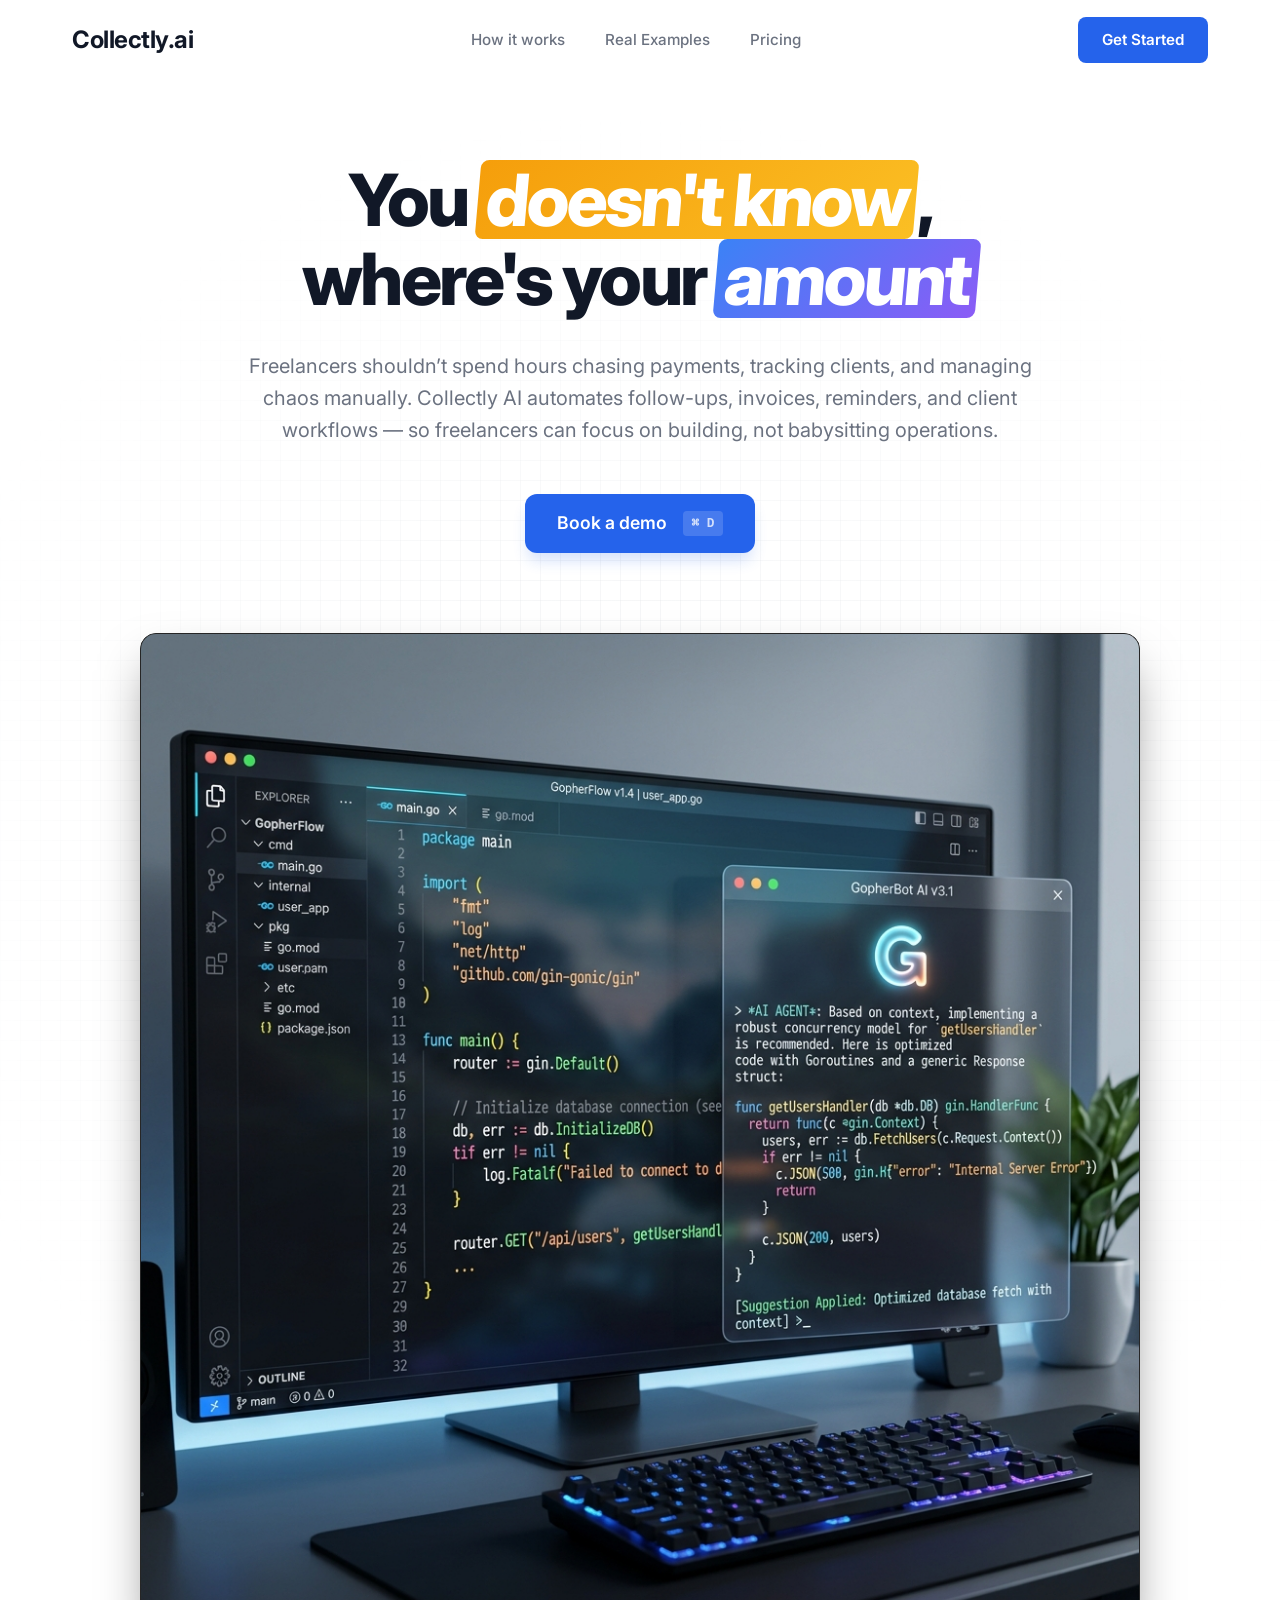
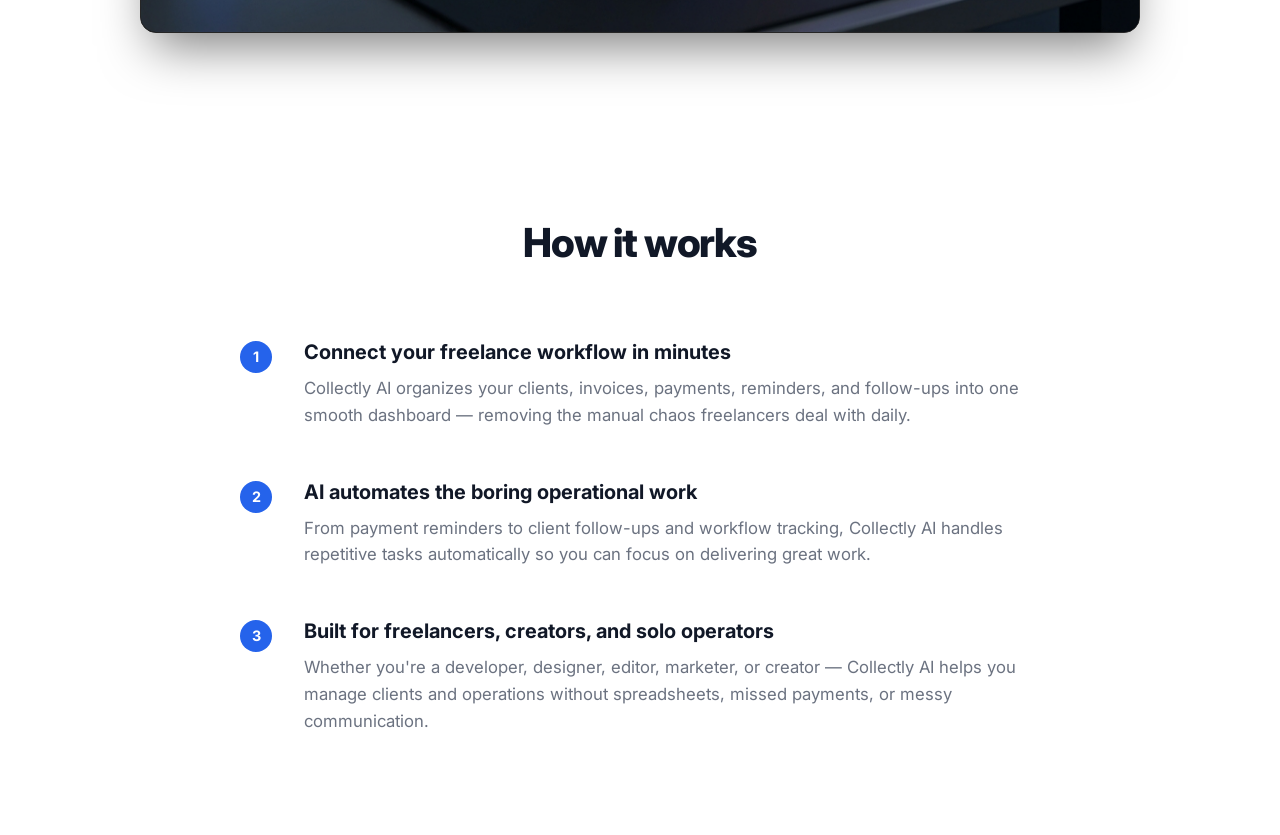
==== templates/index.html @ b237e3d6 "feat: add 'How it works' section with freelance-focused content" ====
<!DOCTYPE html>
<html lang="en">
<head>
    <meta charset="UTF-8">
    <meta name="viewport" content="width=device-width, initial-scale=1.0">
    <title>Collectly.ai - Inject tribal knowledge into your AI agents</title>
    <meta name="description" content="Collectly.ai MCP injects the tribal knowledge of your team: architecture, design decisions, constraints, and more into your AI agents.">
    <link rel="preconnect" href="https://fonts.gstatic.com" crossorigin>
    <link href="https://fonts.googleapis.com/css2?family=Inter:wght@400;500;600;700;800&display=swap" rel="stylesheet">
    <link rel="stylesheet" href="/static/style.css">
</head>
<body>
    <header class="header">
        <div class="container nav-container">
            <div class="logo">Collectly.ai</div>
            <nav class="nav">
                <a href="#how-it-works">How it works</a>
                <a href="#examples">Real Examples</a>
                <a href="#pricing">Pricing</a>
            </nav>
            <div class="nav-actions">
                <a href="#" class="btn-primary">Get Started</a>
            </div>
        </div>
    </header>

    <main>
        <section class="hero">
            <div class="grid-background"></div>
            <div class="container hero-container">
                <h1 class="hero-title">
                    You <span class="highlight orange">doesn't know</span>,<br>
                    where's your <span class="highlight purple">amount</span>
                </h1>
                <p class="hero-subtitle">
                    Freelancers shouldn’t spend hours chasing payments, tracking clients, and managing chaos manually.
                    Collectly AI automates follow-ups, invoices, reminders, and client workflows — so freelancers can focus on building, not babysitting operations.
                </p>
                

                <div class="hero-cta">
                    <a href="https://calendly.com/your-demo" class="btn-cta-primary" target="_blank">
                        Book a demo <span class="shortcut">⌘ D</span>
                    </a>
                </div>

                <div class="hero-preview">
                    <img src="/static/preview.png" alt="Collectly.ai AI Agent Preview" class="preview-img">
                </div>
            </div>
        </section>
        <section id="how-it-works" class="how-it-works">
            <div class="container">
                <h2 class="section-title">How it works</h2>
                <div class="steps">
                    <div class="step">
                        <div class="step-number">1</div>
                        <div class="step-content">
                            <h3 class="step-title">Connect your freelance workflow in minutes</h3>
                            <p class="step-text">Collectly AI organizes your clients, invoices, payments, reminders, and follow-ups into one smooth dashboard — removing the manual chaos freelancers deal with daily.</p>
                        </div>
                    </div>
                    <div class="step">
                        <div class="step-number">2</div>
                        <div class="step-content">
                            <h3 class="step-title">AI automates the boring operational work</h3>
                            <p class="step-text">From payment reminders to client follow-ups and workflow tracking, Collectly AI handles repetitive tasks automatically so you can focus on delivering great work.</p>
                        </div>
                    </div>
                    <div class="step">
                        <div class="step-number">3</div>
                        <div class="step-content">
                            <h3 class="step-title">Built for freelancers, creators, and solo operators</h3>
                            <p class="step-text">Whether you're a developer, designer, editor, marketer, or creator — Collectly AI helps you manage clients and operations without spreadsheets, missed payments, or messy communication.</p>
                        </div>
                    </div>
                </div>
            </div>
        </section>
    </main>

    <script src="/static/script.js"></script>
</body>
</html>
---- static/style.css ----
:root {
    --primary-blue: #2563eb;
    --text-main: #111827;
    --text-muted: #6b7280;
    --bg-white: #ffffff;
    --grid-color: rgba(209, 213, 219, 0.3);
    --orange-gradient: linear-gradient(135deg, #f59e0b 0%, #fbbf24 100%);
    --purple-gradient: linear-gradient(135deg, #3b82f6 0%, #8b5cf6 100%);
    --font-inter: 'Inter', -apple-system, BlinkMacSystemFont, sans-serif;
}

* {
    margin: 0;
    padding: 0;
    box-sizing: border-box;
}

body {
    font-family: var(--font-inter);
    color: var(--text-main);
    background-color: var(--bg-white);
    line-height: 1.5;
    -webkit-font-smoothing: antialiased;
}

.container {
    max-width: 1200px;
    margin: 0 auto;
    padding: 0 2rem;
}

/* Header & Nav */
.header {
    height: 80px;
    display: flex;
    align-items: center;
    position: fixed;
    top: 0;
    left: 0;
    right: 0;
    background: rgba(255, 255, 255, 0.8);
    backdrop-filter: blur(8px);
    z-index: 1000;
}

.nav-container {
    width: 100%;
    display: flex;
    justify-content: space-between;
    align-items: center;
}

.logo {
    font-size: 1.5rem;
    font-weight: 700;
    letter-spacing: -0.02em;
}

.nav {
    display: flex;
    gap: 2.5rem;
}

.nav a {
    text-decoration: none;
    color: var(--text-muted);
    font-weight: 500;
    font-size: 0.95rem;
    transition: color 0.2s;
}

.nav a:hover {
    color: var(--text-main);
}

.nav-actions {
    display: flex;
    align-items: center;
    gap: 1.5rem;
}

.btn-primary {
    text-decoration: none;
    background: var(--primary-blue);
    color: white;
    padding: 0.75rem 1.5rem;
    border-radius: 8px;
    font-weight: 600;
    font-size: 0.95rem;
    transition: transform 0.2s, background 0.2s;
}

.btn-primary:hover {
    background: #1d4ed8;
    transform: translateY(-1px);
}

/* Hero Section */
.hero {
    position: relative;
    padding-top: 160px;
    padding-bottom: 80px;
    overflow: hidden;
}

.grid-background {
    position: absolute;
    top: 0;
    left: 0;
    right: 0;
    bottom: 0;
    background-image: 
        linear-gradient(var(--grid-color) 1px, transparent 1px),
        linear-gradient(90deg, var(--grid-color) 1px, transparent 1px);
    background-size: 20px 20px;
    z-index: -1;
    mask-image: radial-gradient(circle at center, black, transparent 70%);
}

.hero-container {
    text-align: center;
    display: flex;
    flex-direction: column;
    align-items: center;
}

.hero-title {
    font-size: 4.5rem;
    font-weight: 800;
    line-height: 1.1;
    letter-spacing: -0.04em;
    margin-bottom: 2rem;
}

.highlight {
    display: inline-block;
    padding: 0 0.5rem;
    border-radius: 8px;
    color: white;
    transform: skewX(-5deg);
}

.highlight.orange {
    background: var(--orange-gradient);
}

.highlight.purple {
    background: var(--purple-gradient);
}

.hero-subtitle {
    font-size: 1.25rem;
    color: var(--text-muted);
    max-width: 800px;
    margin-bottom: 3rem;
    line-height: 1.6;
}

/* CTA Section & Form */
.hero-cta {
    display: flex;
    gap: 1.5rem;
    margin-bottom: 5rem;
    align-items: center;
}

.btn-cta-primary {
    background: var(--primary-blue);
    color: white;
    text-decoration: none;
    padding: 1rem 2rem;
    border-radius: 12px;
    font-weight: 600;
    font-size: 1.1rem;
    display: flex;
    align-items: center;
    gap: 1rem;
    cursor: pointer;
    transition: transform 0.2s, background 0.2s, box-shadow 0.2s;
    box-shadow: 0 10px 15px -3px rgba(37, 99, 235, 0.2);
}

.btn-cta-primary:hover {
    background: #1d4ed8;
    transform: translateY(-2px);
    box-shadow: 0 20px 25px -5px rgba(37, 99, 235, 0.1);
}

.shortcut {
    font-size: 0.8rem;
    background: rgba(255, 255, 255, 0.2);
    padding: 0.2rem 0.5rem;
    border-radius: 4px;
    font-family: monospace;
    opacity: 0.8;
}

/* Preview Window */
.hero-preview {
    width: 100%;
    max-width: 1000px;
    background: #0a0a0a;
    border-radius: 16px;
    overflow: hidden;
    box-shadow: 0 25px 50px -12px rgba(0, 0, 0, 0.5);
    border: 1px solid #262626;
}

.preview-img {
    width: 100%;
    height: auto;
    display: block;
    object-fit: cover;
}

/* How it works section */
.how-it-works {
    padding: 100px 0;
    background: white;
}

.section-title {
    font-size: 2.5rem;
    font-weight: 800;
    text-align: center;
    margin-bottom: 4rem;
    letter-spacing: -0.03em;
}

.steps {
    display: flex;
    flex-direction: column;
    gap: 3rem;
    max-width: 800px;
    margin: 0 auto;
}

.step {
    display: flex;
    gap: 2rem;
    align-items: flex-start;
}

.step-number {
    flex-shrink: 0;
    width: 32px;
    height: 32px;
    background: var(--primary-blue);
    color: white;
    border-radius: 50%;
    display: flex;
    align-items: center;
    justify-content: center;
    font-weight: 700;
    font-size: 0.9rem;
    margin-top: 0.25rem;
}

.step-content {
    display: flex;
    flex-direction: column;
    gap: 0.5rem;
}

.step-title {
    font-size: 1.25rem;
    font-weight: 700;
    color: var(--text-main);
}

.step-text {
    font-size: 1.05rem;
    color: var(--text-muted);
    line-height: 1.6;
}

@media (max-width: 1024px) {
    .hero-title {
        font-size: 3.5rem;
    }
}

@media (max-width: 768px) {
    .hero-title {
        font-size: 2.5rem;
    }
    .nav {
        display: none;
    }
    .hero-cta {
        flex-direction: column;
        width: 100%;
    }
    .btn-cta-primary {
        justify-content: center;
        width: 100%;
    }
    .step {
        flex-direction: column;
        gap: 1rem;
    }
}
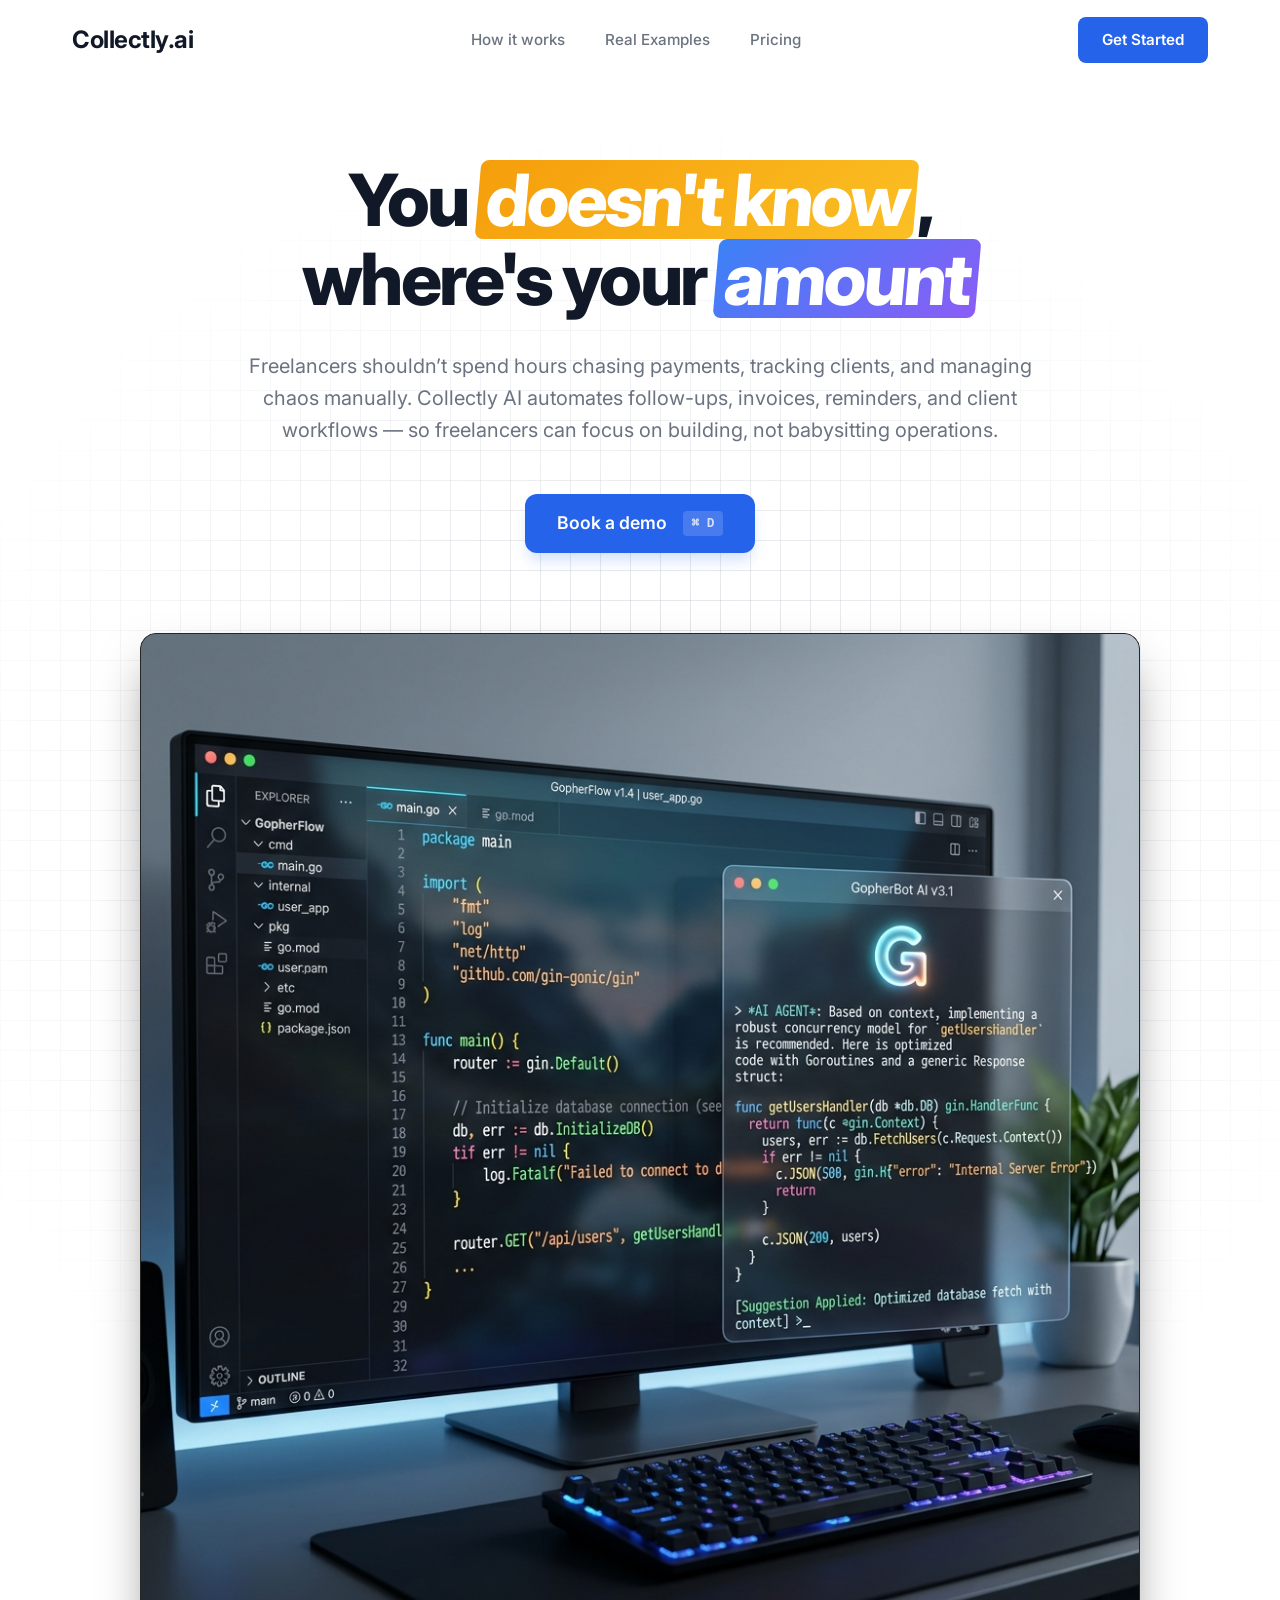
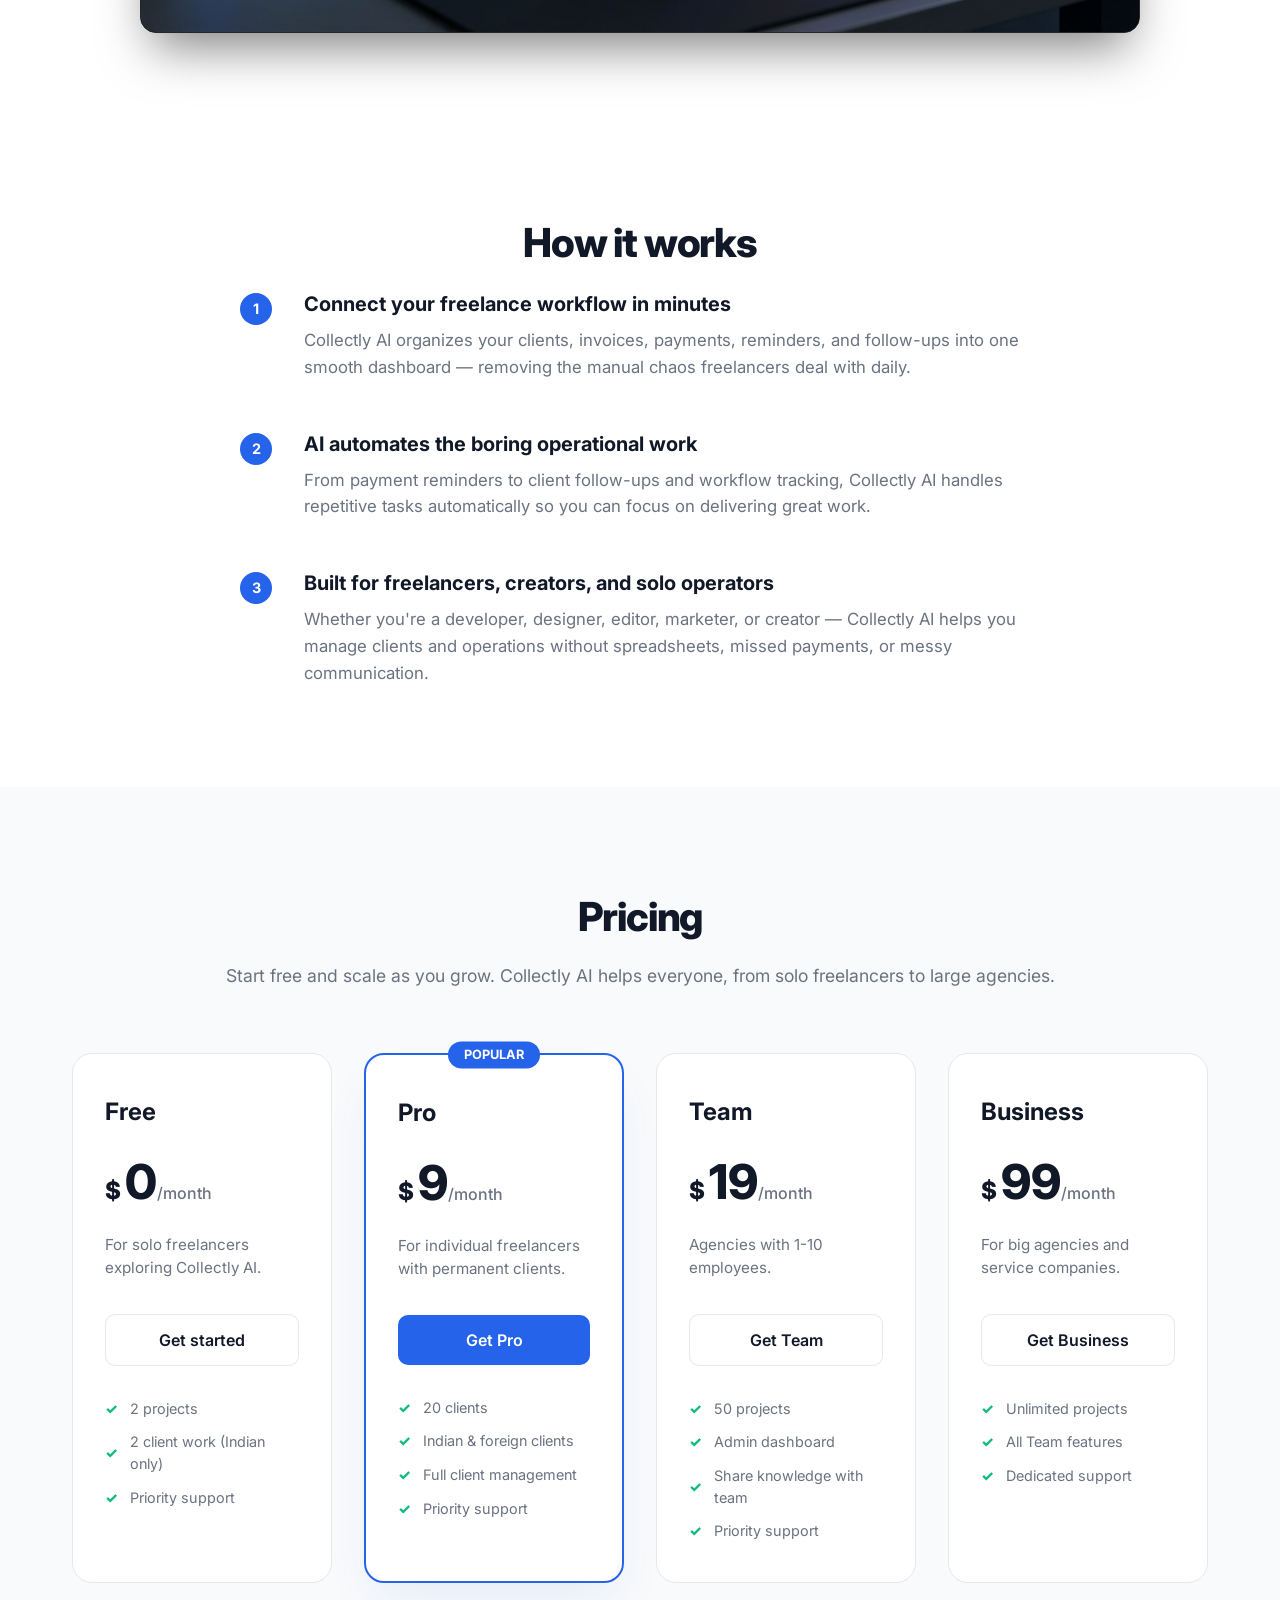
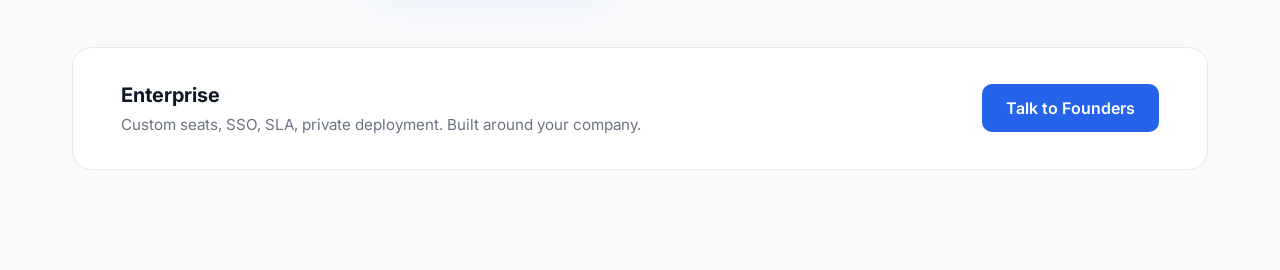
==== commit fcc4bbc0: "feat: add comprehensive pricing section with freelancer and agency tiers" ====
--- a/templates/index.html
+++ b/templates/index.html
@@ -77,6 +77,87 @@
                 </div>
             </div>
         </section>
+        <section id="pricing" class="pricing">
+            <div class="container">
+                <div class="pricing-header">
+                    <h2 class="section-title">Pricing</h2>
+                    <p class="section-subtitle">Start free and scale as you grow. Collectly AI helps everyone, from solo freelancers to large agencies.</p>
+                </div>
+                
+                <div class="pricing-grid">
+                    <!-- Free -->
+                    <div class="pricing-card">
+                        <h3 class="tier-name">Free</h3>
+                        <div class="price">
+                            <span class="currency">$</span>0<span class="period">/month</span>
+                        </div>
+                        <p class="tier-desc">For solo freelancers exploring Collectly AI.</p>
+                        <a href="#" class="btn-tier-secondary">Get started</a>
+                        <ul class="features">
+                            <li class="feature">2 projects</li>
+                            <li class="feature">2 client work (Indian only)</li>
+                            <li class="feature">Priority support</li>
+                        </ul>
+                    </div>
+
+                    <!-- Pro -->
+                    <div class="pricing-card popular">
+                        <div class="popular-badge">Popular</div>
+                        <h3 class="tier-name">Pro</h3>
+                        <div class="price">
+                            <span class="currency">$</span>9<span class="period">/month</span>
+                        </div>
+                        <p class="tier-desc">For individual freelancers with permanent clients.</p>
+                        <a href="#" class="btn-tier-primary">Get Pro</a>
+                        <ul class="features">
+                            <li class="feature">20 clients</li>
+                            <li class="feature">Indian & foreign clients</li>
+                            <li class="feature">Full client management</li>
+                            <li class="feature">Priority support</li>
+                        </ul>
+                    </div>
+
+                    <!-- Team -->
+                    <div class="pricing-card">
+                        <h3 class="tier-name">Team</h3>
+                        <div class="price">
+                            <span class="currency">$</span>19<span class="period">/month</span>
+                        </div>
+                        <p class="tier-desc">Agencies with 1-10 employees.</p>
+                        <a href="#" class="btn-tier-secondary">Get Team</a>
+                        <ul class="features">
+                            <li class="feature">50 projects</li>
+                            <li class="feature">Admin dashboard</li>
+                            <li class="feature">Share knowledge with team</li>
+                            <li class="feature">Priority support</li>
+                        </ul>
+                    </div>
+
+                    <!-- Business -->
+                    <div class="pricing-card">
+                        <h3 class="tier-name">Business</h3>
+                        <div class="price">
+                            <span class="currency">$</span>99<span class="period">/month</span>
+                        </div>
+                        <p class="tier-desc">For big agencies and service companies.</p>
+                        <a href="#" class="btn-tier-secondary">Get Business</a>
+                        <ul class="features">
+                            <li class="feature">Unlimited projects</li>
+                            <li class="feature">All Team features</li>
+                            <li class="feature">Dedicated support</li>
+                        </ul>
+                    </div>
+                </div>
+
+                <div class="enterprise-footer">
+                    <div class="enterprise-text">
+                        <h4>Enterprise</h4>
+                        <p>Custom seats, SSO, SLA, private deployment. Built around your company.</p>
+                    </div>
+                    <a href="#" class="btn-enterprise">Talk to Founders</a>
+                </div>
+            </div>
+        </section>
     </main>
 
     <script src="/static/script.js"></script>
--- a/static/style.css
+++ b/static/style.css
@@ -3,7 +3,7 @@
     --text-main: #111827;
     --text-muted: #6b7280;
     --bg-white: #ffffff;
-    --grid-color: rgba(209, 213, 219, 0.3);
+    --grid-color: rgba(156, 163, 175, 0.4);
     --orange-gradient: linear-gradient(135deg, #f59e0b 0%, #fbbf24 100%);
     --purple-gradient: linear-gradient(135deg, #3b82f6 0%, #8b5cf6 100%);
     --font-inter: 'Inter', -apple-system, BlinkMacSystemFont, sans-serif;
@@ -112,7 +112,7 @@
     background-image: 
         linear-gradient(var(--grid-color) 1px, transparent 1px),
         linear-gradient(90deg, var(--grid-color) 1px, transparent 1px);
-    background-size: 20px 20px;
+    background-size: 30px 30px;
     z-index: -1;
     mask-image: radial-gradient(circle at center, black, transparent 70%);
 }
@@ -223,8 +223,15 @@
     font-size: 2.5rem;
     font-weight: 800;
     text-align: center;
+    margin-bottom: 1rem;
+    letter-spacing: -0.03em;
+}
+
+.section-subtitle {
+    font-size: 1.1rem;
+    color: var(--text-muted);
+    text-align: center;
     margin-bottom: 4rem;
-    letter-spacing: -0.03em;
 }
 
 .steps {
@@ -274,29 +281,179 @@
     line-height: 1.6;
 }
 
+/* Pricing Section */
+.pricing {
+    padding: 100px 0;
+    background: #f9fafb;
+}
+
+.pricing-grid {
+    display: grid;
+    grid-template-columns: repeat(auto-fit, minmax(260px, 1fr));
+    gap: 2rem;
+    margin-bottom: 4rem;
+}
+
+.pricing-card {
+    background: white;
+    border-radius: 20px;
+    padding: 2.5rem 2rem;
+    border: 1px solid #e5e7eb;
+    display: flex;
+    flex-direction: column;
+    position: relative;
+    transition: transform 0.3s, box-shadow 0.3s;
+}
+
+.pricing-card:hover {
+    transform: translateY(-5px);
+    box-shadow: 0 20px 25px -5px rgba(0, 0, 0, 0.05);
+}
+
+.pricing-card.popular {
+    border: 2px solid var(--primary-blue);
+    box-shadow: 0 25px 50px -12px rgba(37, 99, 235, 0.1);
+}
+
+.popular-badge {
+    position: absolute;
+    top: 0;
+    left: 50%;
+    transform: translate(-50%, -50%);
+    background: var(--primary-blue);
+    color: white;
+    padding: 0.25rem 1rem;
+    border-radius: 99px;
+    font-size: 0.8rem;
+    font-weight: 700;
+    text-transform: uppercase;
+}
+
+.tier-name {
+    font-size: 1.5rem;
+    font-weight: 700;
+    margin-bottom: 1rem;
+}
+
+.price {
+    font-size: 3rem;
+    font-weight: 800;
+    margin-bottom: 1rem;
+    display: flex;
+    align-items: baseline;
+}
+
+.currency {
+    font-size: 1.5rem;
+    margin-right: 0.25rem;
+}
+
+.period {
+    font-size: 1rem;
+    color: var(--text-muted);
+    font-weight: 500;
+}
+
+.tier-desc {
+    color: var(--text-muted);
+    font-size: 0.95rem;
+    margin-bottom: 2rem;
+    min-height: 3rem;
+}
+
+.btn-tier-primary {
+    display: block;
+    text-align: center;
+    background: var(--primary-blue);
+    color: white;
+    text-decoration: none;
+    padding: 0.8rem;
+    border-radius: 10px;
+    font-weight: 600;
+    margin-bottom: 2rem;
+    transition: background 0.2s;
+}
+
+.btn-tier-secondary {
+    display: block;
+    text-align: center;
+    background: white;
+    color: var(--text-main);
+    text-decoration: none;
+    padding: 0.8rem;
+    border-radius: 10px;
+    font-weight: 600;
+    margin-bottom: 2rem;
+    border: 1px solid #e5e7eb;
+    transition: border-color 0.2s;
+}
+
+.btn-tier-primary:hover { background: #1d4ed8; }
+.btn-tier-secondary:hover { border-color: #d1d5db; }
+
+.features {
+    list-style: none;
+    display: flex;
+    flex-direction: column;
+    gap: 0.75rem;
+}
+
+.feature {
+    font-size: 0.9rem;
+    color: var(--text-muted);
+    display: flex;
+    align-items: center;
+    gap: 0.75rem;
+}
+
+.feature::before {
+    content: "✓";
+    color: #10b981;
+    font-weight: 800;
+}
+
+/* Enterprise Footer */
+.enterprise-footer {
+    background: white;
+    border-radius: 20px;
+    padding: 2rem 3rem;
+    border: 1px solid #e5e7eb;
+    display: flex;
+    justify-content: space-between;
+    align-items: center;
+    gap: 2rem;
+}
+
+.enterprise-text h4 {
+    font-size: 1.25rem;
+    font-weight: 700;
+    margin-bottom: 0.25rem;
+}
+
+.enterprise-text p {
+    color: var(--text-muted);
+    font-size: 0.95rem;
+}
+
+.btn-enterprise {
+    background: var(--primary-blue);
+    color: white;
+    text-decoration: none;
+    padding: 0.75rem 1.5rem;
+    border-radius: 10px;
+    font-weight: 600;
+    white-space: nowrap;
+}
+
 @media (max-width: 1024px) {
-    .hero-title {
-        font-size: 3.5rem;
-    }
+    .hero-title { font-size: 3.5rem; }
 }
 
 @media (max-width: 768px) {
-    .hero-title {
-        font-size: 2.5rem;
-    }
-    .nav {
-        display: none;
-    }
-    .hero-cta {
-        flex-direction: column;
-        width: 100%;
-    }
-    .btn-cta-primary {
-        justify-content: center;
-        width: 100%;
-    }
-    .step {
-        flex-direction: column;
-        gap: 1rem;
-    }
-}
+    .hero-title { font-size: 2.5rem; }
+    .nav { display: none; }
+    .hero-cta { flex-direction: column; width: 100%; }
+    .btn-cta-primary { justify-content: center; width: 100%; }
+    .step { flex-direction: column; gap: 1rem; }
+    .enterprise-footer { flex-direction: column; text-align: center; }
+}
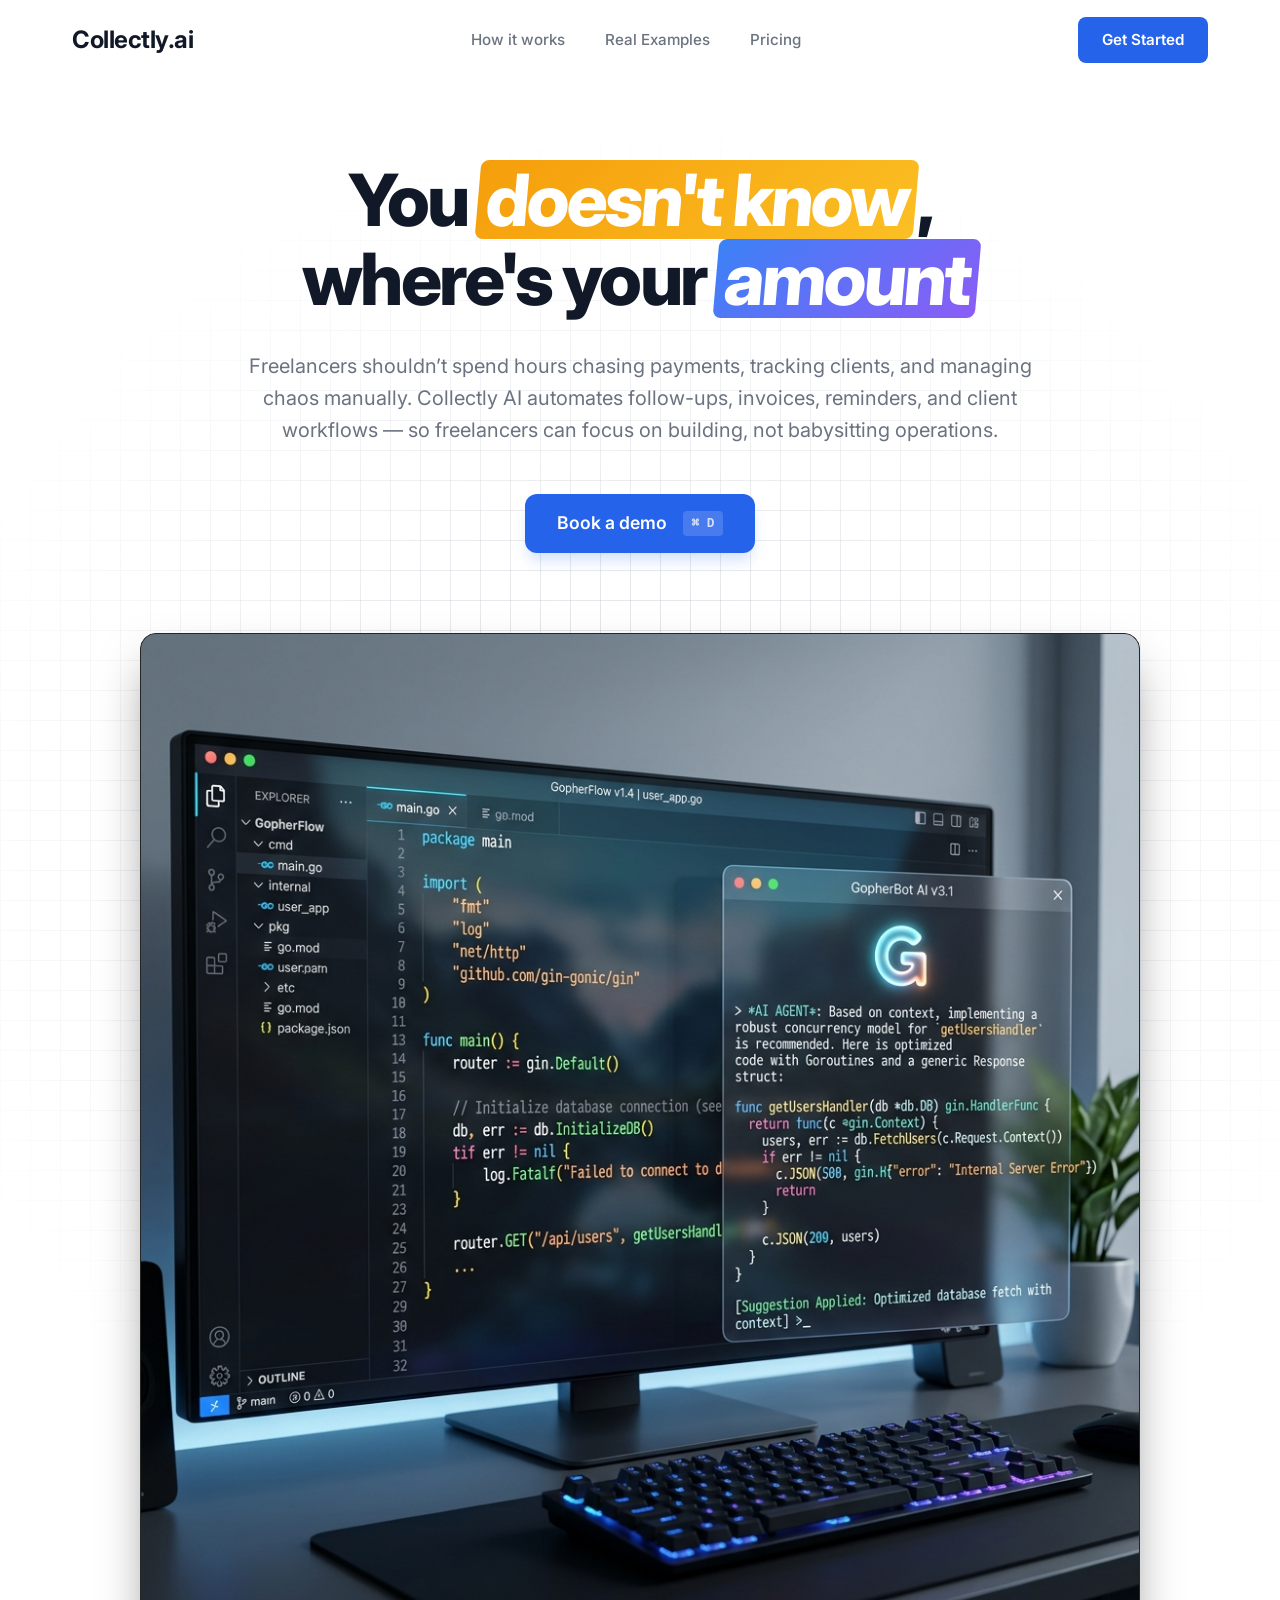
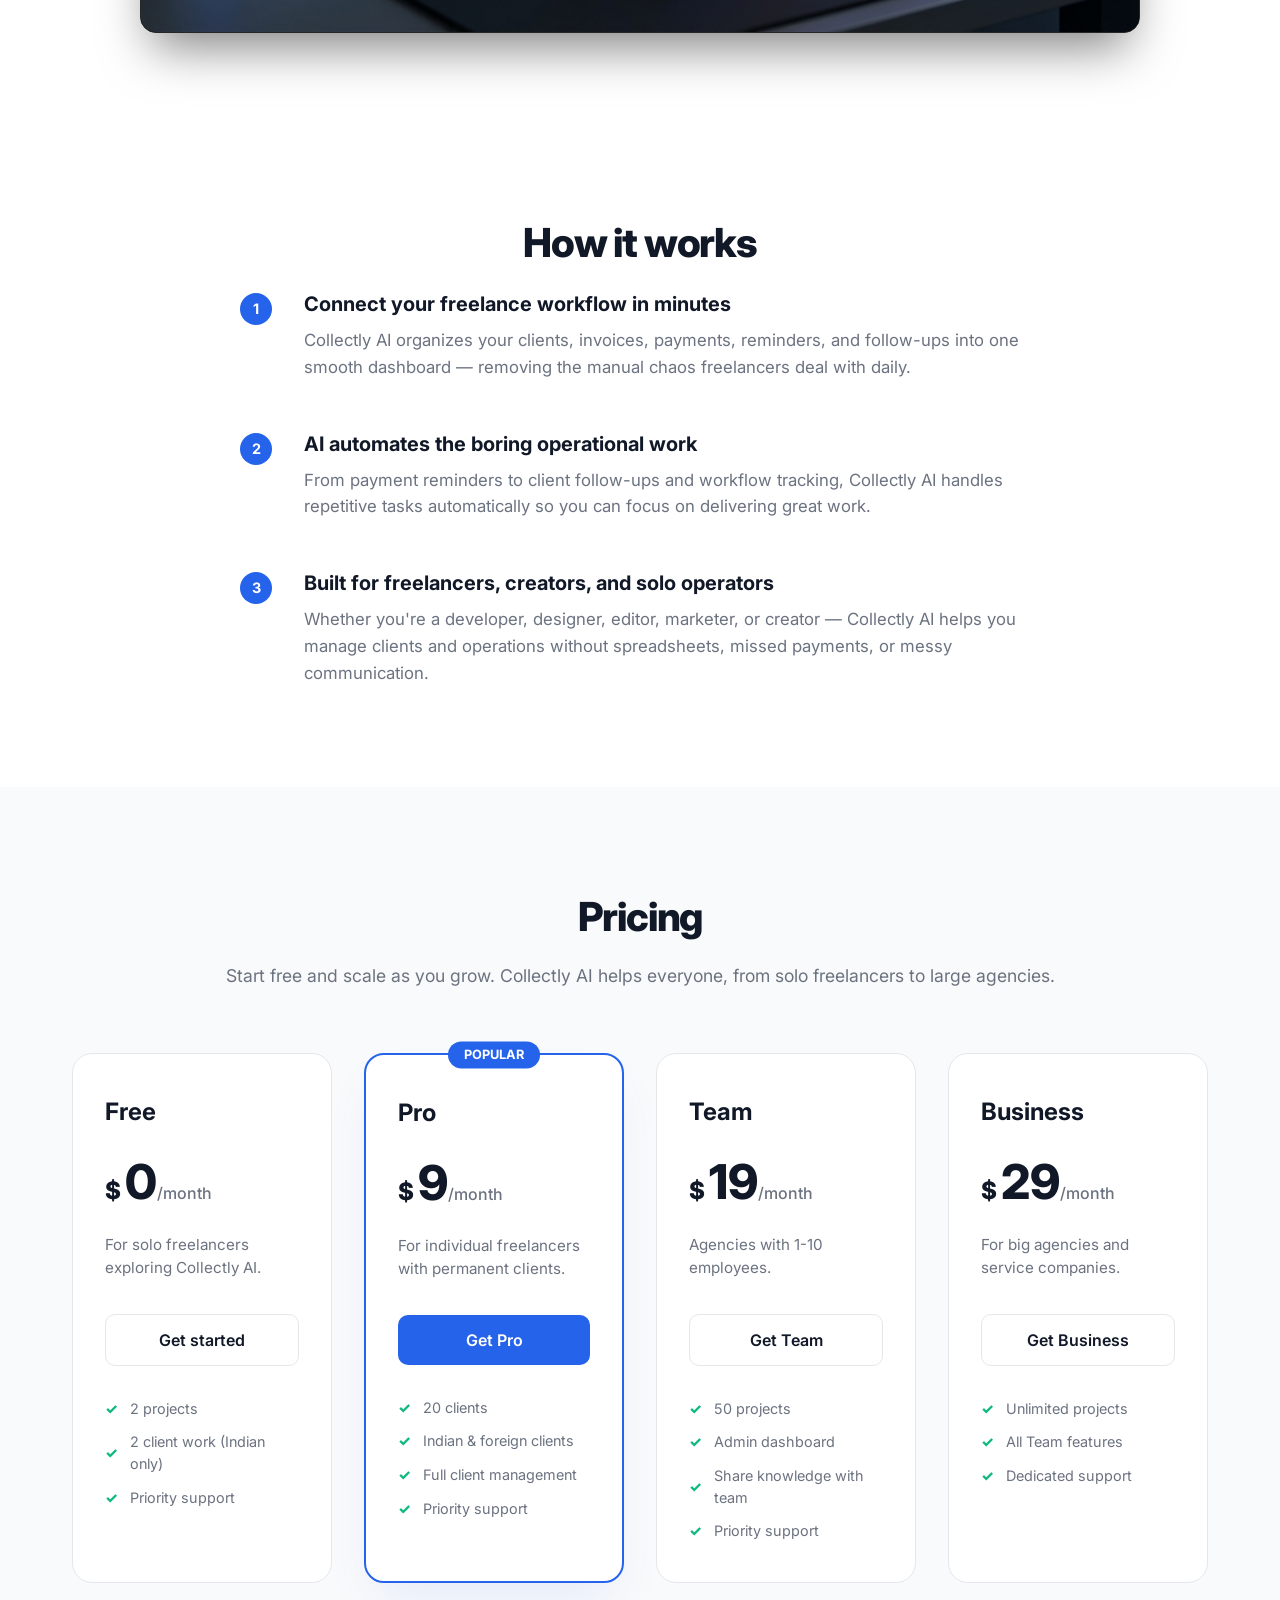
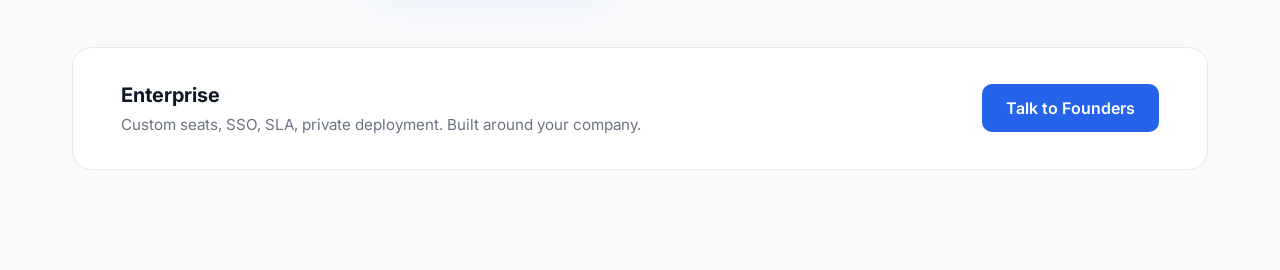
==== commit 235cba1e: "feat: adjust Business tier price to" ====
--- a/templates/index.html
+++ b/templates/index.html
@@ -137,7 +137,7 @@
                     <div class="pricing-card">
                         <h3 class="tier-name">Business</h3>
                         <div class="price">
-                            <span class="currency">$</span>99<span class="period">/month</span>
+                            <span class="currency">$</span>29<span class="period">/month</span>
                         </div>
                         <p class="tier-desc">For big agencies and service companies.</p>
                         <a href="#" class="btn-tier-secondary">Get Business</a>
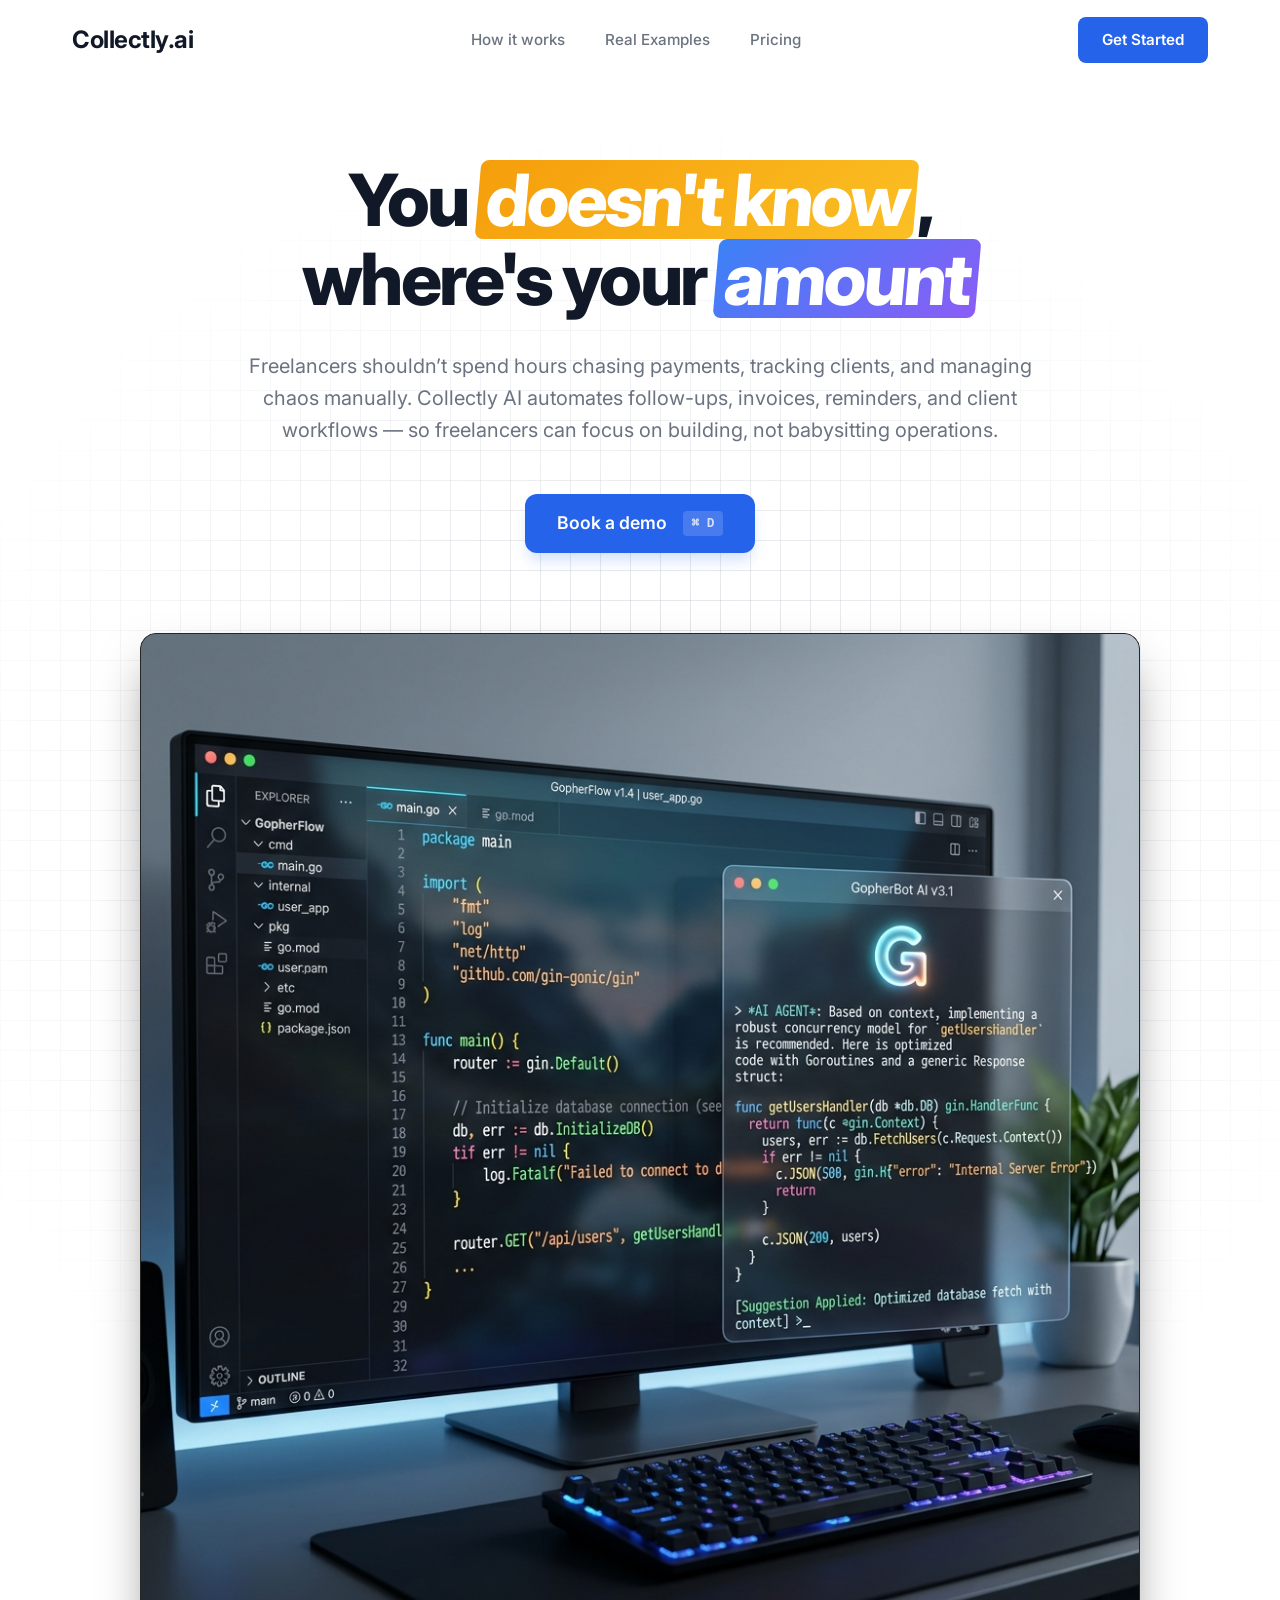
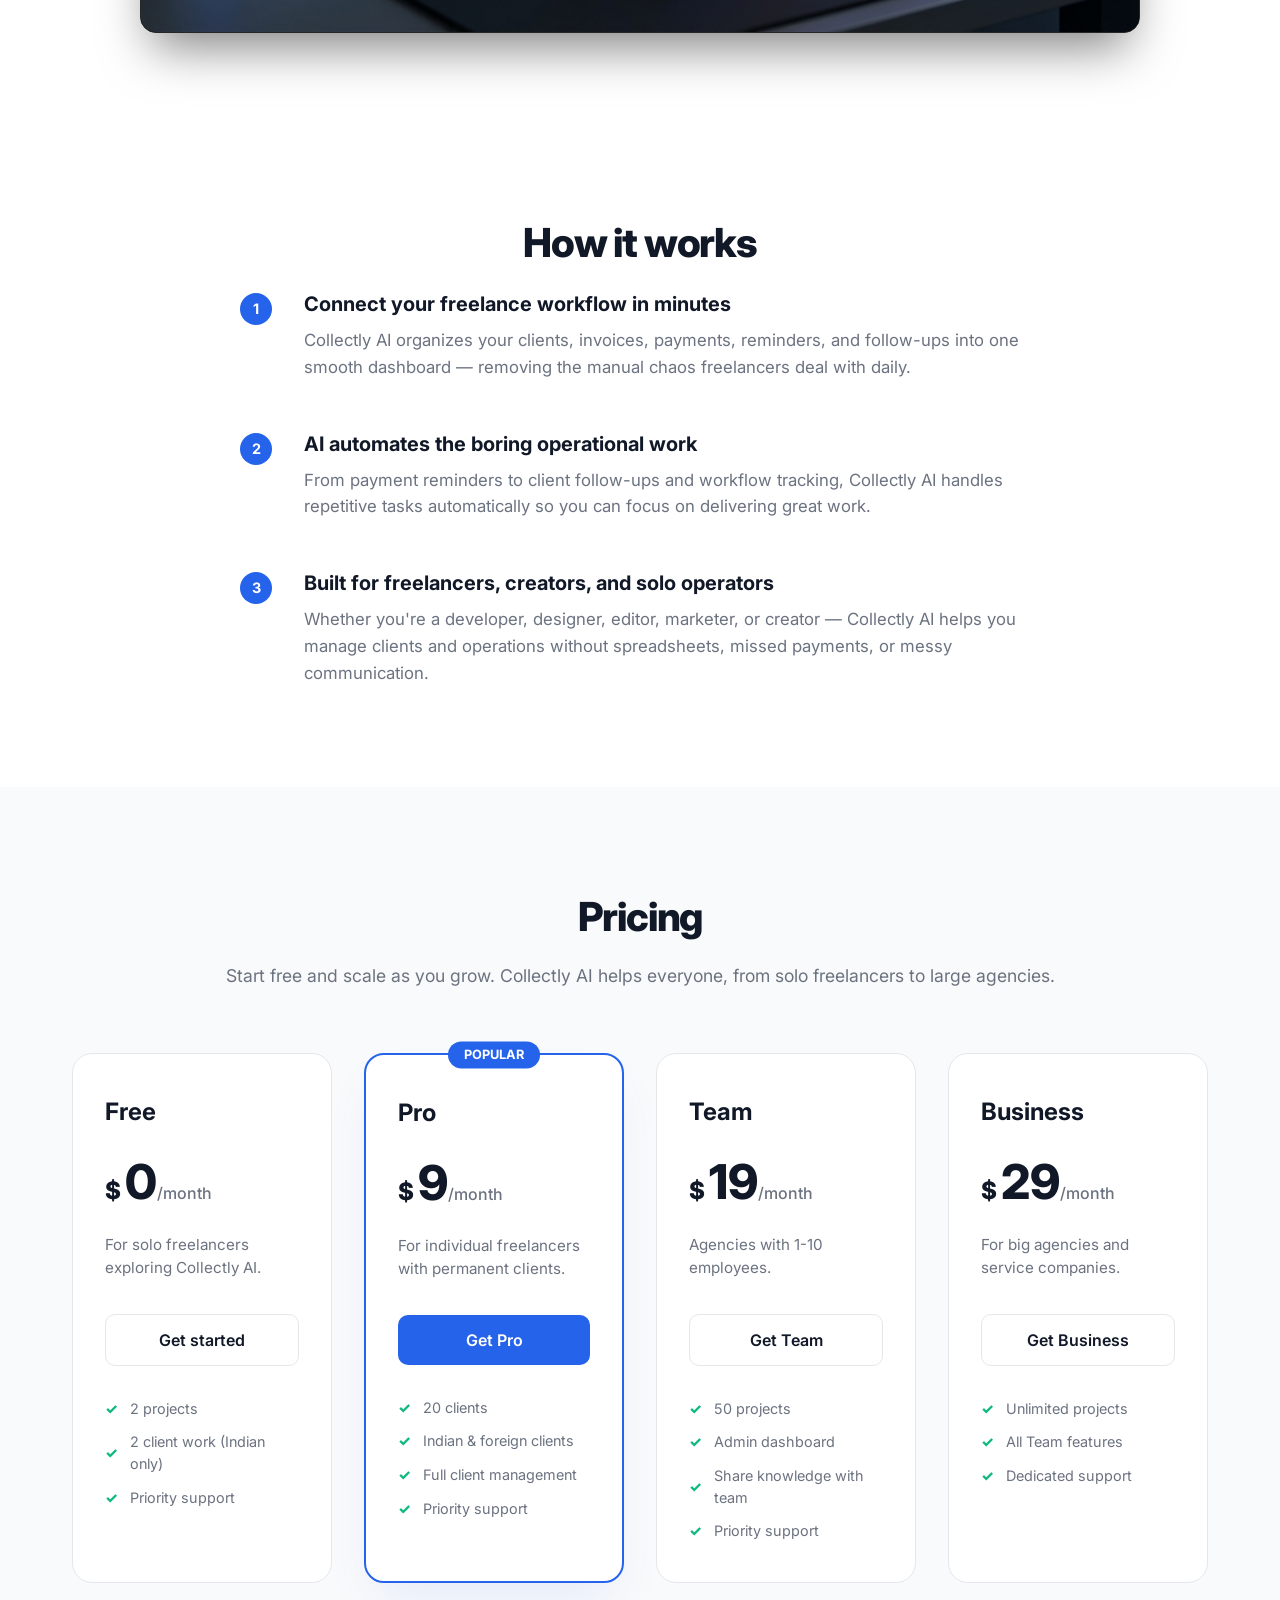
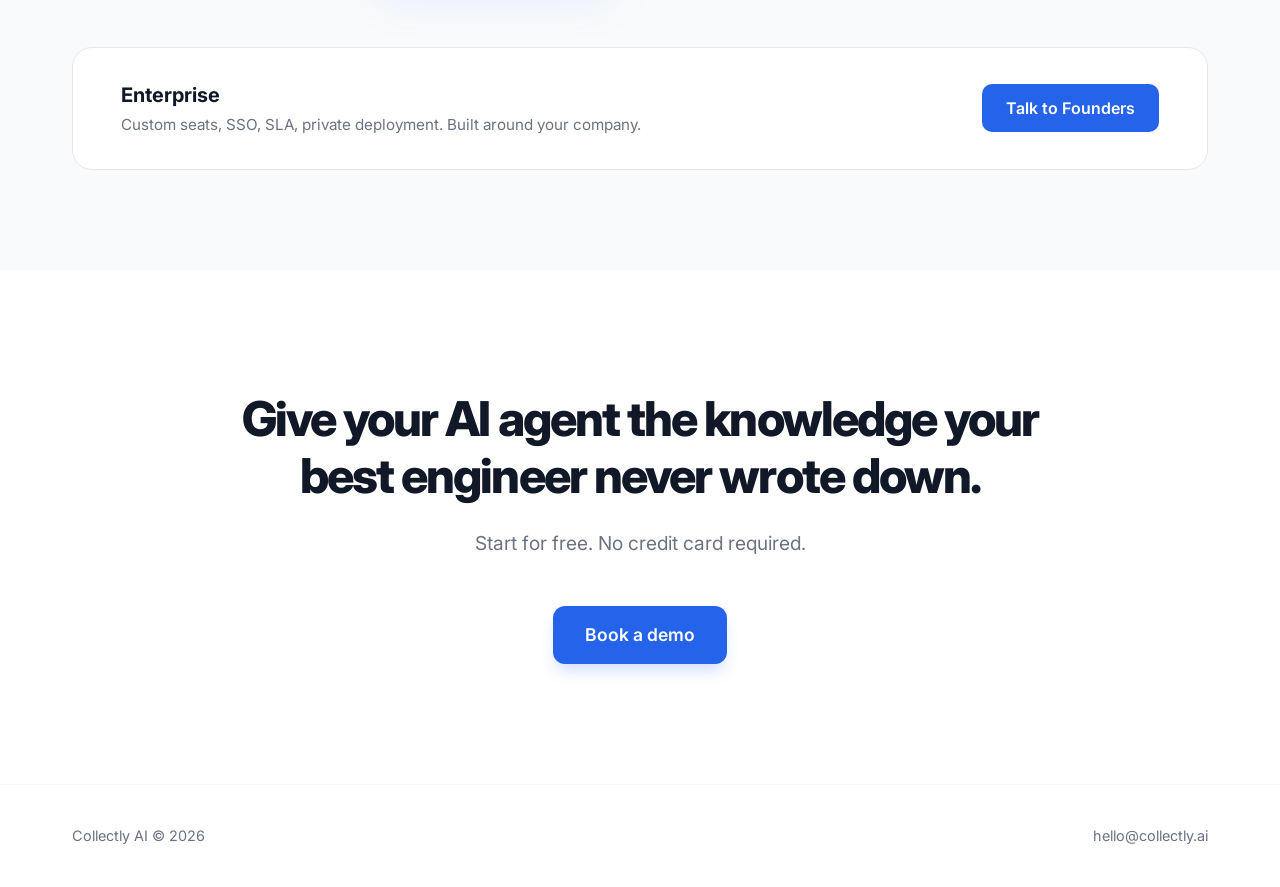
==== commit a3a55860: "feat: add final high-impact CTA section and footer" ====
--- a/templates/index.html
+++ b/templates/index.html
@@ -158,6 +158,24 @@
                 </div>
             </div>
         </section>
+        <section class="final-cta">
+            <div class="container">
+                <h2 class="final-cta-title">Give your AI agent the knowledge your best engineer never wrote down.</h2>
+                <p class="final-cta-subtitle">Start for free. No credit card required.</p>
+                <div class="final-cta-actions">
+                    <a href="https://calendly.com/your-demo" class="btn-cta-primary" target="_blank">Book a demo</a>
+                </div>
+            </div>
+        </section>
+
+        <footer class="footer">
+            <div class="container footer-container">
+                <div class="footer-copy">Collectly AI © 2026</div>
+                <div class="footer-links">
+                    <a href="mailto:hello@collectly.ai">hello@collectly.ai</a>
+                </div>
+            </div>
+        </footer>
     </main>
 
     <script src="/static/script.js"></script>
--- a/static/style.css
+++ b/static/style.css
@@ -445,8 +445,61 @@
     white-space: nowrap;
 }
 
+/* Final CTA Section */
+.final-cta {
+    padding: 120px 0;
+    text-align: center;
+    background: white;
+}
+
+.final-cta-title {
+    font-size: 3rem;
+    font-weight: 800;
+    max-width: 800px;
+    margin: 0 auto 1.5rem;
+    line-height: 1.2;
+    letter-spacing: -0.04em;
+}
+
+.final-cta-subtitle {
+    font-size: 1.2rem;
+    color: var(--text-muted);
+    margin-bottom: 3rem;
+}
+
+.final-cta-actions {
+    display: flex;
+    justify-content: center;
+}
+
+/* Footer */
+.footer {
+    padding: 40px 0;
+    border-top: 1px solid #f3f4f6;
+    background: white;
+}
+
+.footer-container {
+    display: flex;
+    justify-content: space-between;
+    align-items: center;
+    color: var(--text-muted);
+    font-size: 0.9rem;
+}
+
+.footer-links a {
+    color: var(--text-muted);
+    text-decoration: none;
+    transition: color 0.2s;
+}
+
+.footer-links a:hover {
+    color: var(--text-main);
+}
+
 @media (max-width: 1024px) {
     .hero-title { font-size: 3.5rem; }
+    .final-cta-title { font-size: 2.5rem; }
 }
 
 @media (max-width: 768px) {
@@ -456,4 +509,6 @@
     .btn-cta-primary { justify-content: center; width: 100%; }
     .step { flex-direction: column; gap: 1rem; }
     .enterprise-footer { flex-direction: column; text-align: center; }
-}
+    .footer-container { flex-direction: column; gap: 1rem; text-align: center; }
+    .final-cta-title { font-size: 2rem; }
+}
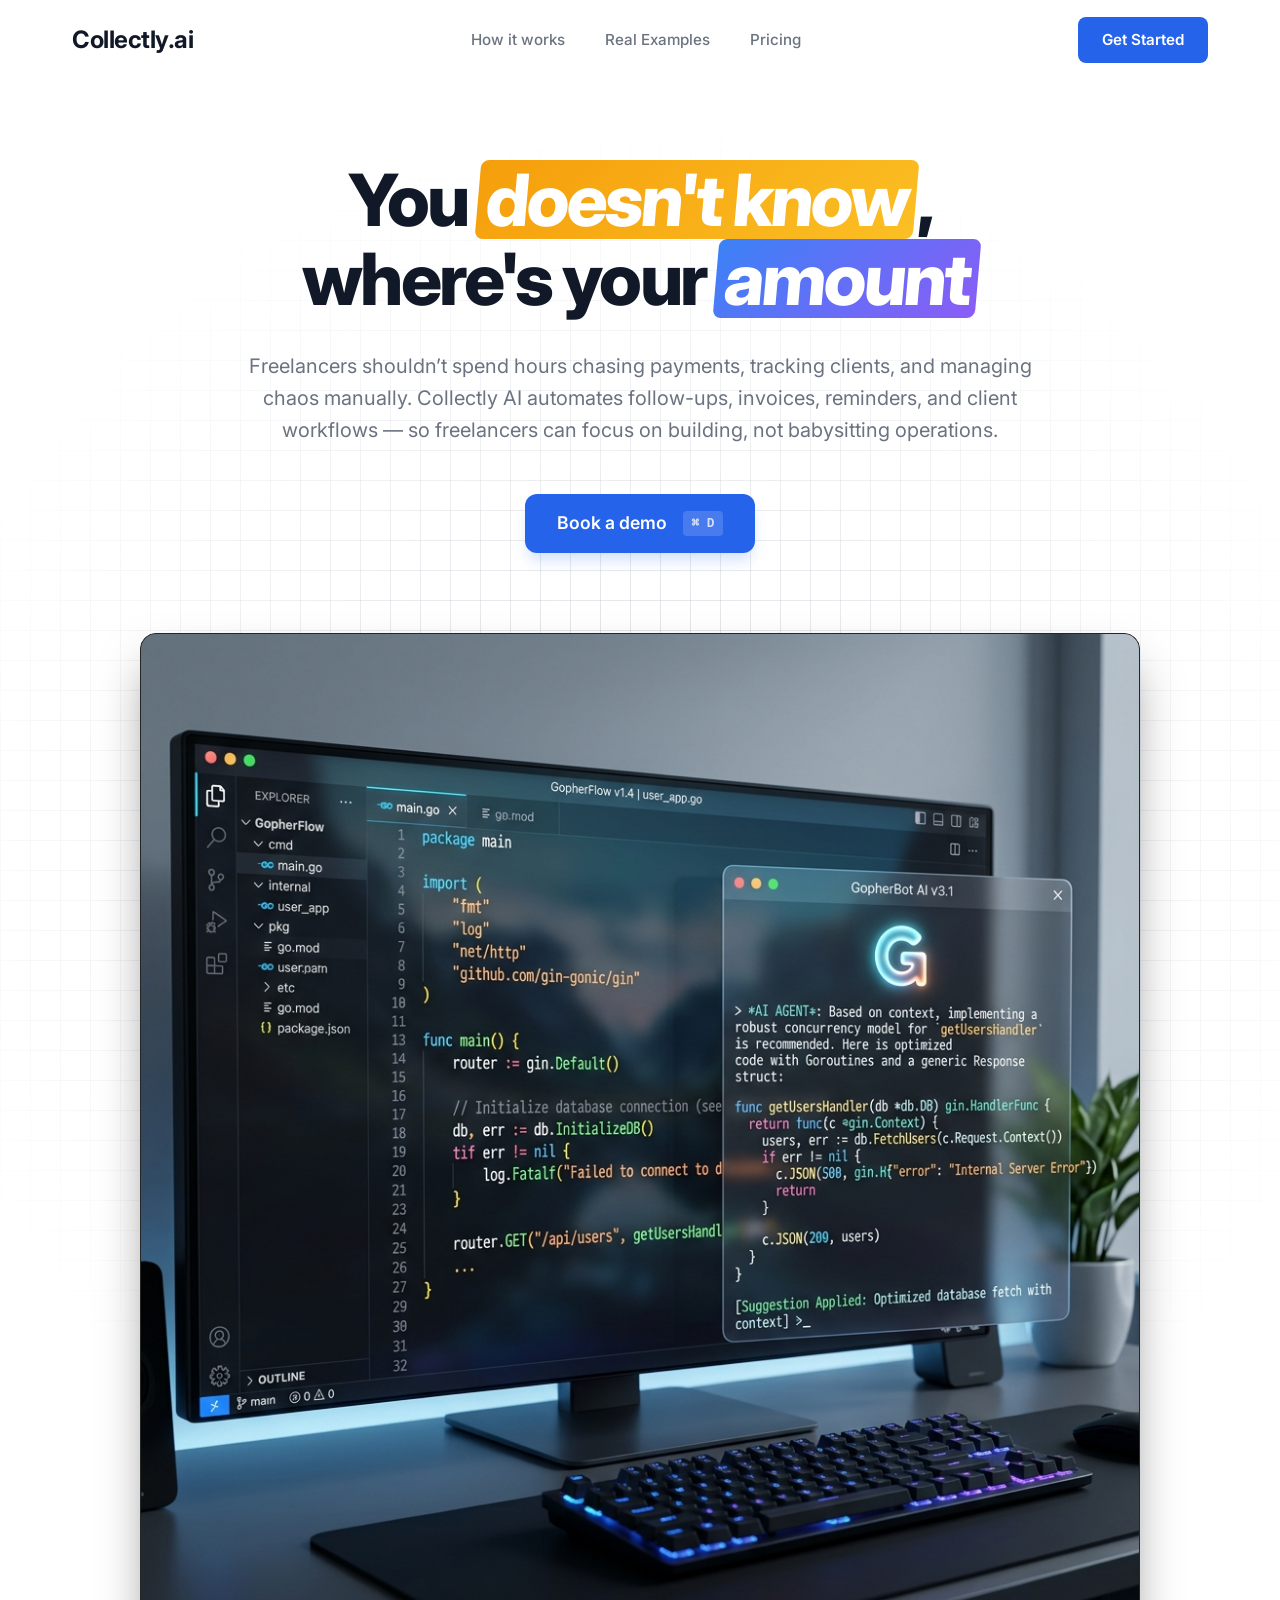
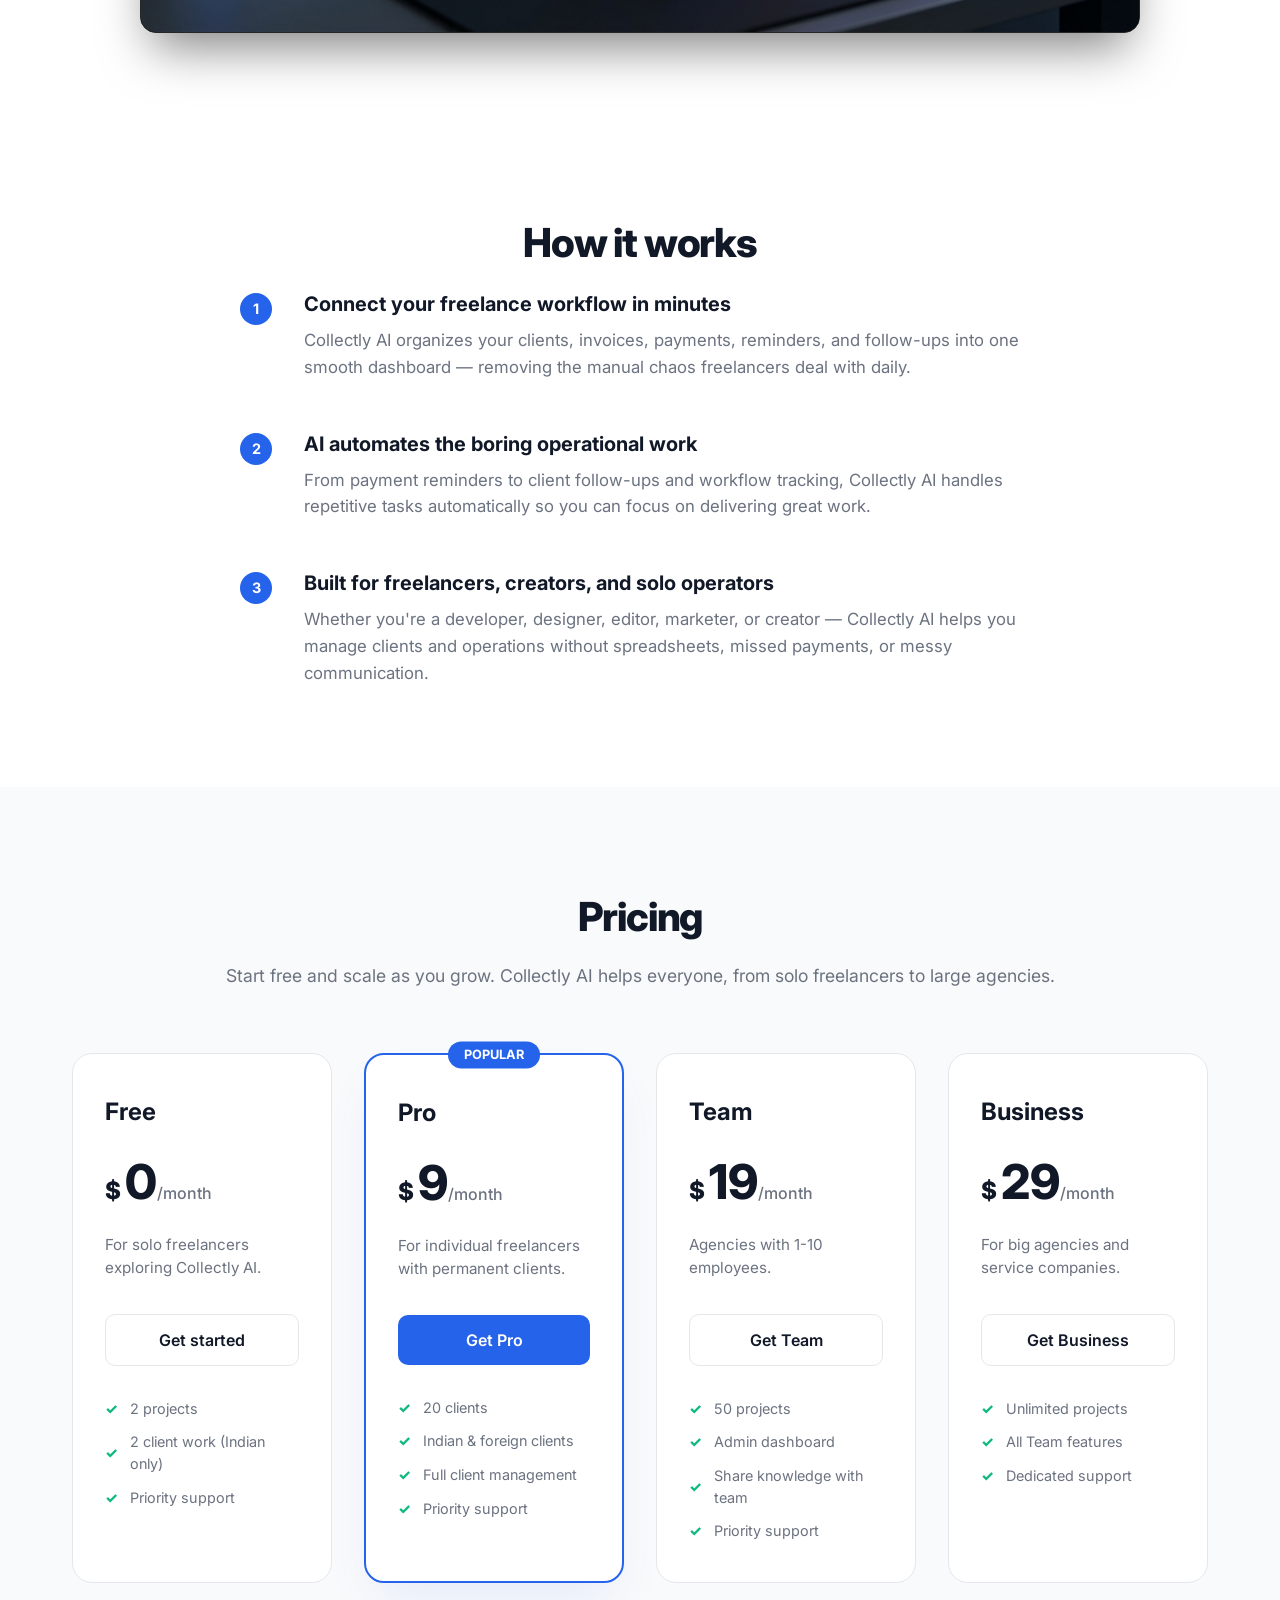
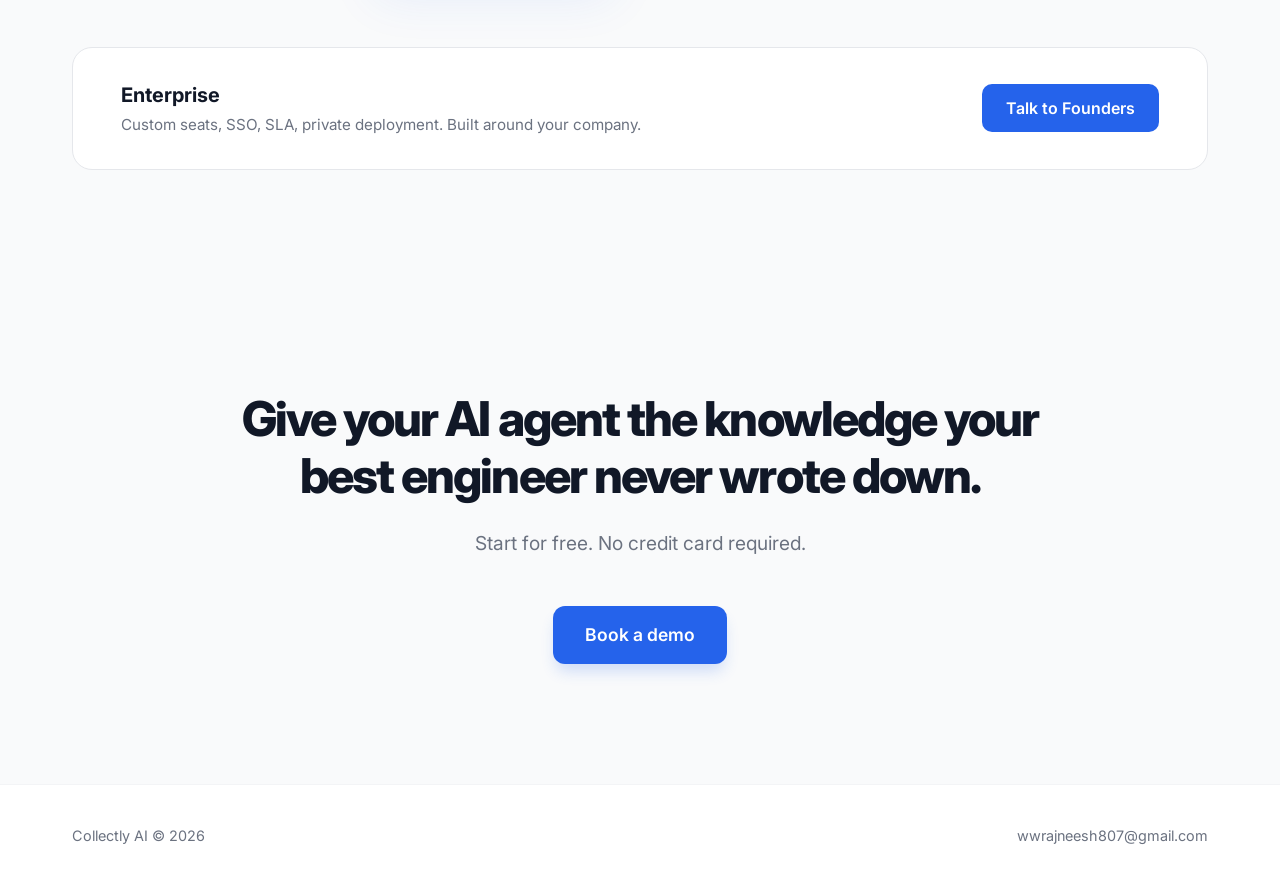
==== commit 77555171: "feat: update footer email and add gray background to final CTA" ====
--- a/templates/index.html
+++ b/templates/index.html
@@ -19,7 +19,7 @@
                 <a href="#pricing">Pricing</a>
             </nav>
             <div class="nav-actions">
-                <a href="#" class="btn-primary">Get Started</a>
+                <a href="https://calendly.com/curiousrajneesh2024/30min" class="btn-primary" target="_blank">Get Started</a>
             </div>
         </div>
     </header>
@@ -39,7 +39,7 @@
                 
 
                 <div class="hero-cta">
-                    <a href="https://calendly.com/your-demo" class="btn-cta-primary" target="_blank">
+                    <a href="https://calendly.com/curiousrajneesh2024/30min" class="btn-cta-primary" target="_blank">
                         Book a demo <span class="shortcut">⌘ D</span>
                     </a>
                 </div>
@@ -92,7 +92,7 @@
                             <span class="currency">$</span>0<span class="period">/month</span>
                         </div>
                         <p class="tier-desc">For solo freelancers exploring Collectly AI.</p>
-                        <a href="#" class="btn-tier-secondary">Get started</a>
+                        <a href="https://calendly.com/curiousrajneesh2024/30min" class="btn-tier-secondary" target="_blank">Get started</a>
                         <ul class="features">
                             <li class="feature">2 projects</li>
                             <li class="feature">2 client work (Indian only)</li>
@@ -108,7 +108,7 @@
                             <span class="currency">$</span>9<span class="period">/month</span>
                         </div>
                         <p class="tier-desc">For individual freelancers with permanent clients.</p>
-                        <a href="#" class="btn-tier-primary">Get Pro</a>
+                        <a href="https://calendly.com/curiousrajneesh2024/30min" class="btn-tier-primary" target="_blank">Get Pro</a>
                         <ul class="features">
                             <li class="feature">20 clients</li>
                             <li class="feature">Indian & foreign clients</li>
@@ -124,7 +124,7 @@
                             <span class="currency">$</span>19<span class="period">/month</span>
                         </div>
                         <p class="tier-desc">Agencies with 1-10 employees.</p>
-                        <a href="#" class="btn-tier-secondary">Get Team</a>
+                        <a href="https://calendly.com/curiousrajneesh2024/30min" class="btn-tier-secondary" target="_blank">Get Team</a>
                         <ul class="features">
                             <li class="feature">50 projects</li>
                             <li class="feature">Admin dashboard</li>
@@ -140,7 +140,7 @@
                             <span class="currency">$</span>29<span class="period">/month</span>
                         </div>
                         <p class="tier-desc">For big agencies and service companies.</p>
-                        <a href="#" class="btn-tier-secondary">Get Business</a>
+                        <a href="https://calendly.com/curiousrajneesh2024/30min" class="btn-tier-secondary" target="_blank">Get Business</a>
                         <ul class="features">
                             <li class="feature">Unlimited projects</li>
                             <li class="feature">All Team features</li>
@@ -154,7 +154,7 @@
                         <h4>Enterprise</h4>
                         <p>Custom seats, SSO, SLA, private deployment. Built around your company.</p>
                     </div>
-                    <a href="#" class="btn-enterprise">Talk to Founders</a>
+                    <a href="https://calendly.com/curiousrajneesh2024/30min" class="btn-enterprise" target="_blank">Talk to Founders</a>
                 </div>
             </div>
         </section>
@@ -163,7 +163,7 @@
                 <h2 class="final-cta-title">Give your AI agent the knowledge your best engineer never wrote down.</h2>
                 <p class="final-cta-subtitle">Start for free. No credit card required.</p>
                 <div class="final-cta-actions">
-                    <a href="https://calendly.com/your-demo" class="btn-cta-primary" target="_blank">Book a demo</a>
+                    <a href="https://calendly.com/curiousrajneesh2024/30min" class="btn-cta-primary" target="_blank">Book a demo</a>
                 </div>
             </div>
         </section>
@@ -172,7 +172,7 @@
             <div class="container footer-container">
                 <div class="footer-copy">Collectly AI © 2026</div>
                 <div class="footer-links">
-                    <a href="mailto:hello@collectly.ai">hello@collectly.ai</a>
+                    <a href="mailto:wwrajneesh807@gmail.com">wwrajneesh807@gmail.com</a>
                 </div>
             </div>
         </footer>
--- a/static/style.css
+++ b/static/style.css
@@ -449,7 +449,7 @@
 .final-cta {
     padding: 120px 0;
     text-align: center;
-    background: white;
+    background: #f9fafb;
 }
 
 .final-cta-title {
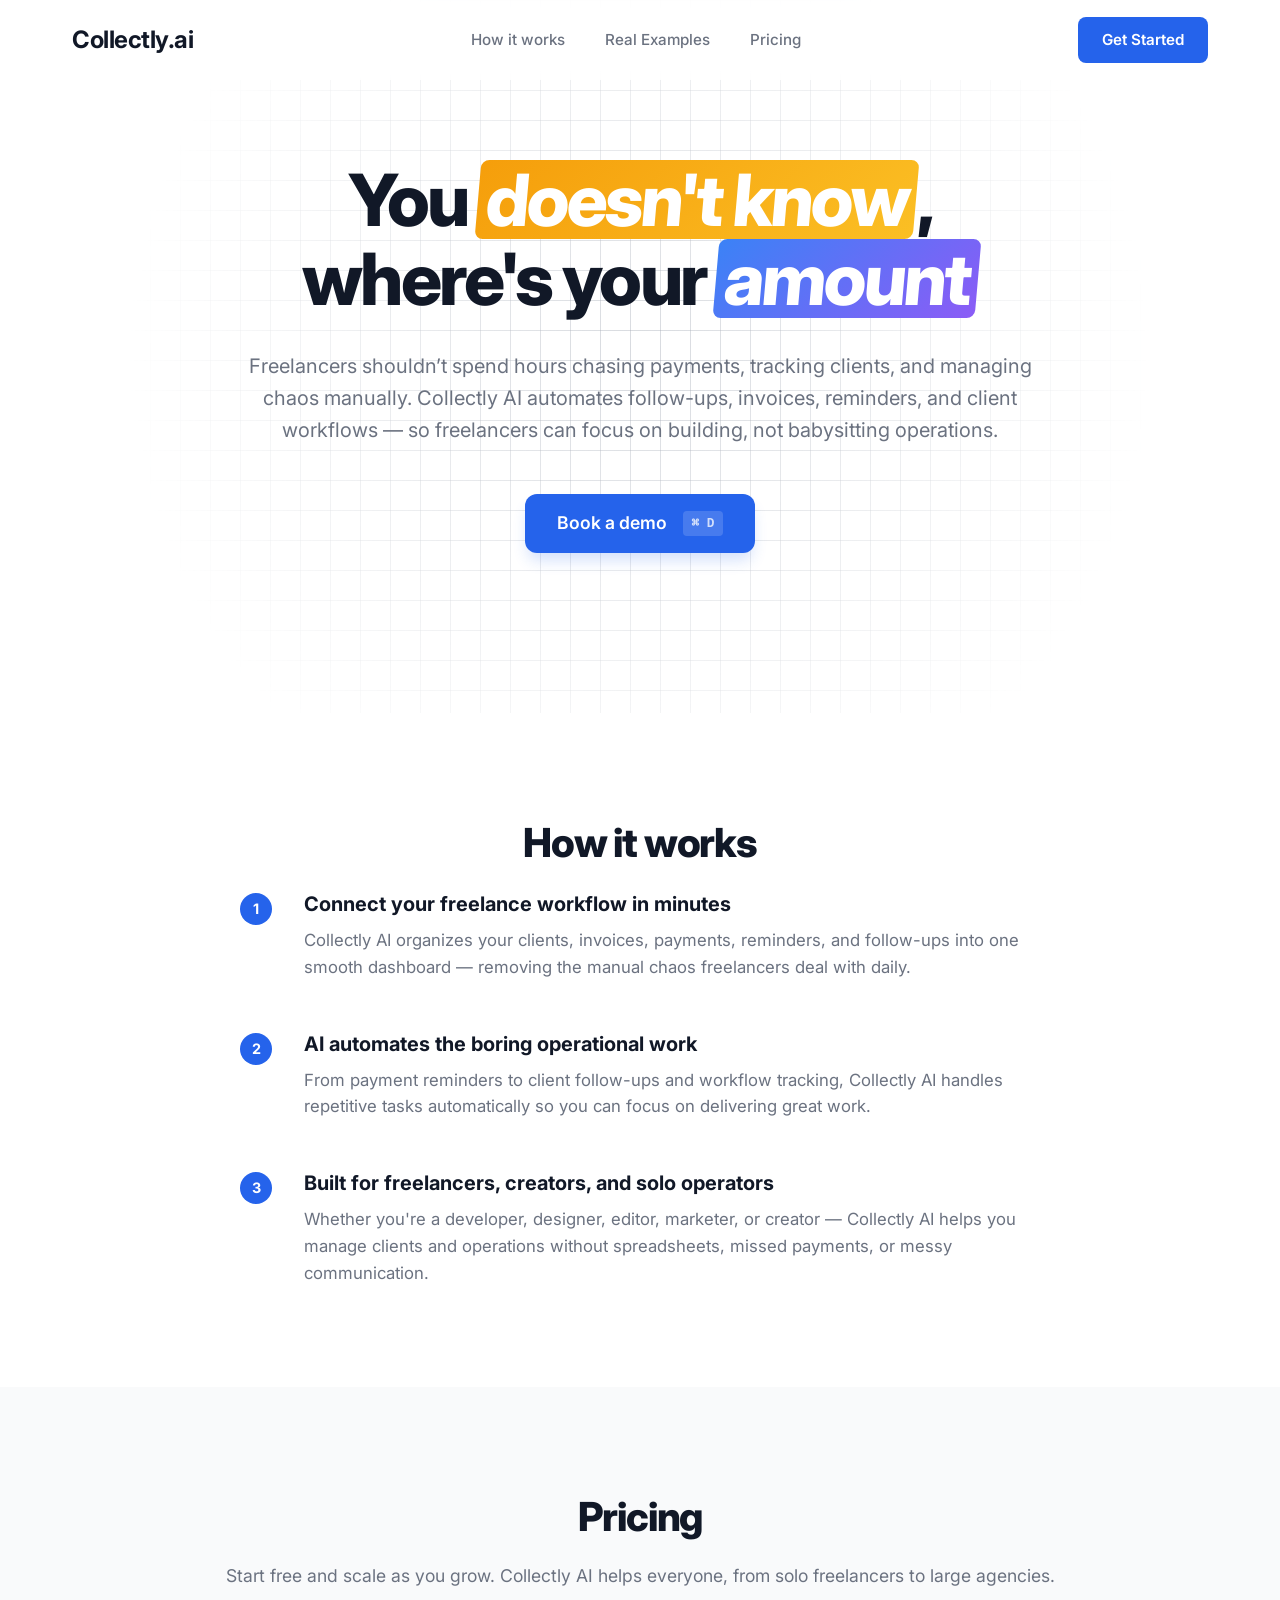
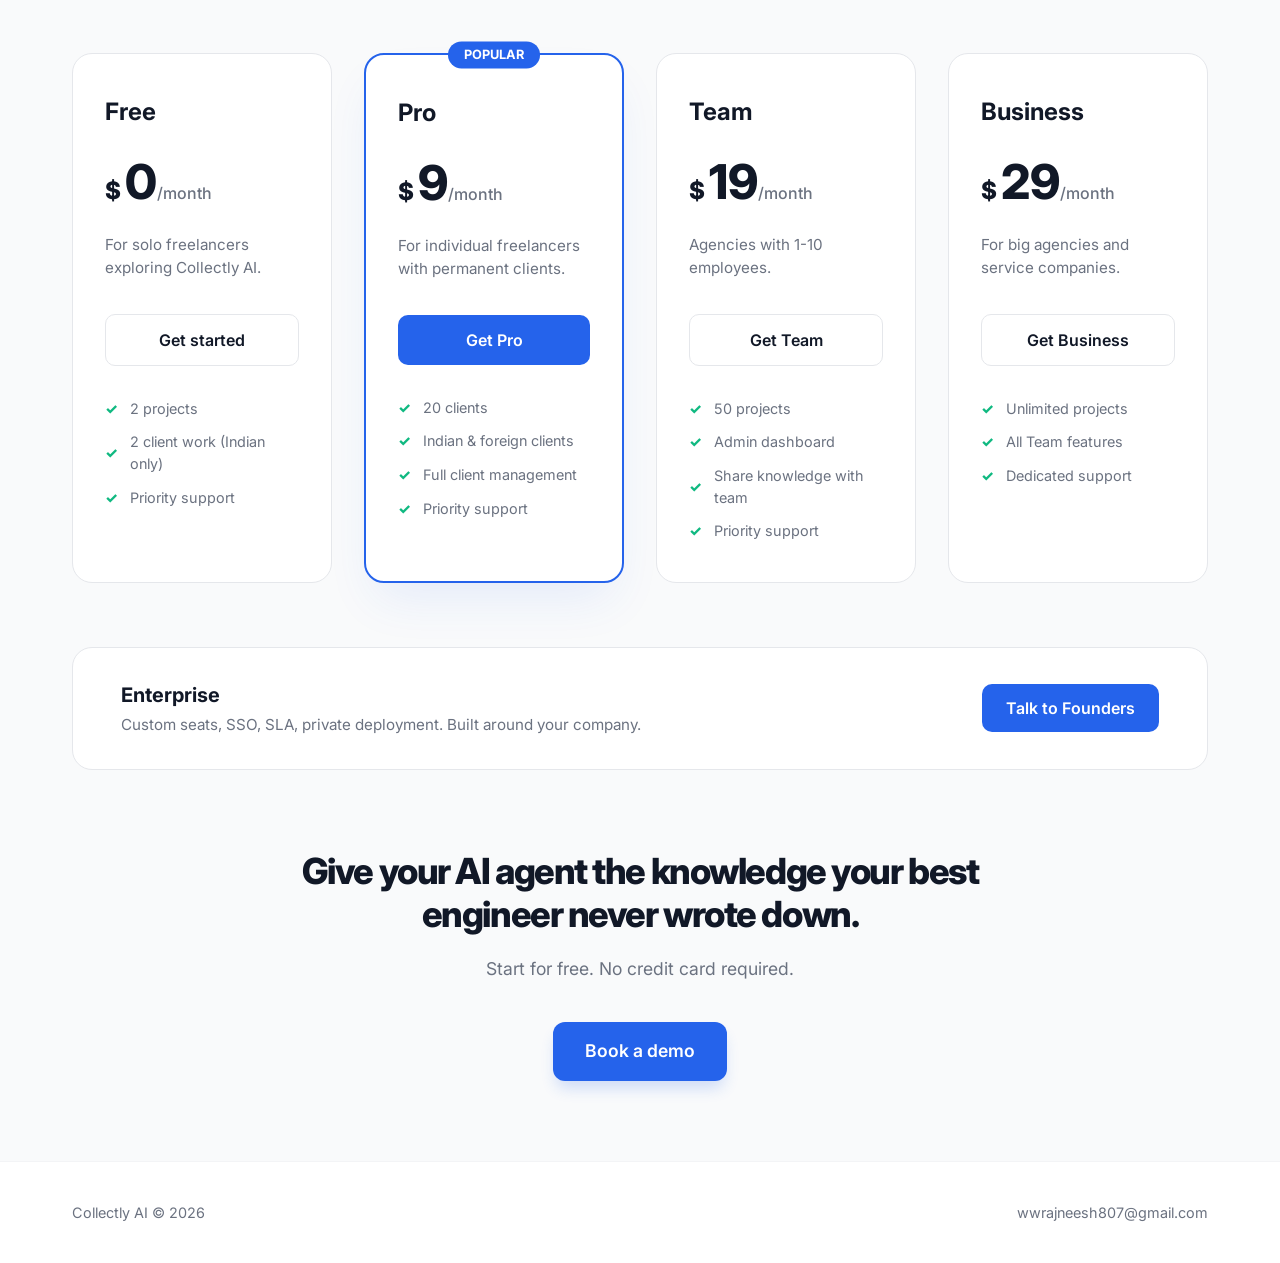
==== commit 98c92db2: "feat: remove hero preview image for a cleaner layout" ====
--- a/templates/index.html
+++ b/templates/index.html
@@ -44,9 +44,6 @@
                     </a>
                 </div>
 
-                <div class="hero-preview">
-                    <img src="/static/preview.png" alt="Collectly.ai AI Agent Preview" class="preview-img">
-                </div>
             </div>
         </section>
         <section id="how-it-works" class="how-it-works">
--- a/static/style.css
+++ b/static/style.css
@@ -283,7 +283,7 @@
 
 /* Pricing Section */
 .pricing {
-    padding: 100px 0;
+    padding: 100px 0 40px; /* Reduced bottom padding */
     background: #f9fafb;
 }
 
@@ -447,24 +447,24 @@
 
 /* Final CTA Section */
 .final-cta {
-    padding: 120px 0;
+    padding: 40px 0 80px; /* Reduced top padding to close gap */
     text-align: center;
     background: #f9fafb;
 }
 
 .final-cta-title {
-    font-size: 3rem;
+    font-size: 2.25rem;
     font-weight: 800;
-    max-width: 800px;
-    margin: 0 auto 1.5rem;
+    max-width: 700px;
+    margin: 0 auto 1.25rem;
     line-height: 1.2;
     letter-spacing: -0.04em;
 }
 
 .final-cta-subtitle {
-    font-size: 1.2rem;
-    color: var(--text-muted);
-    margin-bottom: 3rem;
+    font-size: 1.1rem;
+    color: var(--text-muted);
+    margin-bottom: 2.5rem;
 }
 
 .final-cta-actions {
@@ -505,10 +505,11 @@
 @media (max-width: 768px) {
     .hero-title { font-size: 2.5rem; }
     .nav { display: none; }
-    .hero-cta { flex-direction: column; width: 100%; }
+    .hero-cta { flex-direction: column; width: 100%; gap: 1rem; }
     .btn-cta-primary { justify-content: center; width: 100%; }
     .step { flex-direction: column; gap: 1rem; }
-    .enterprise-footer { flex-direction: column; text-align: center; }
+    .enterprise-footer { flex-direction: column; text-align: center; padding: 2rem; }
     .footer-container { flex-direction: column; gap: 1rem; text-align: center; }
-    .final-cta-title { font-size: 2rem; }
-}
+    .final-cta-title { font-size: 1.8rem; padding: 0 1rem; }
+    .pricing-grid { grid-template-columns: 1fr; }
+}
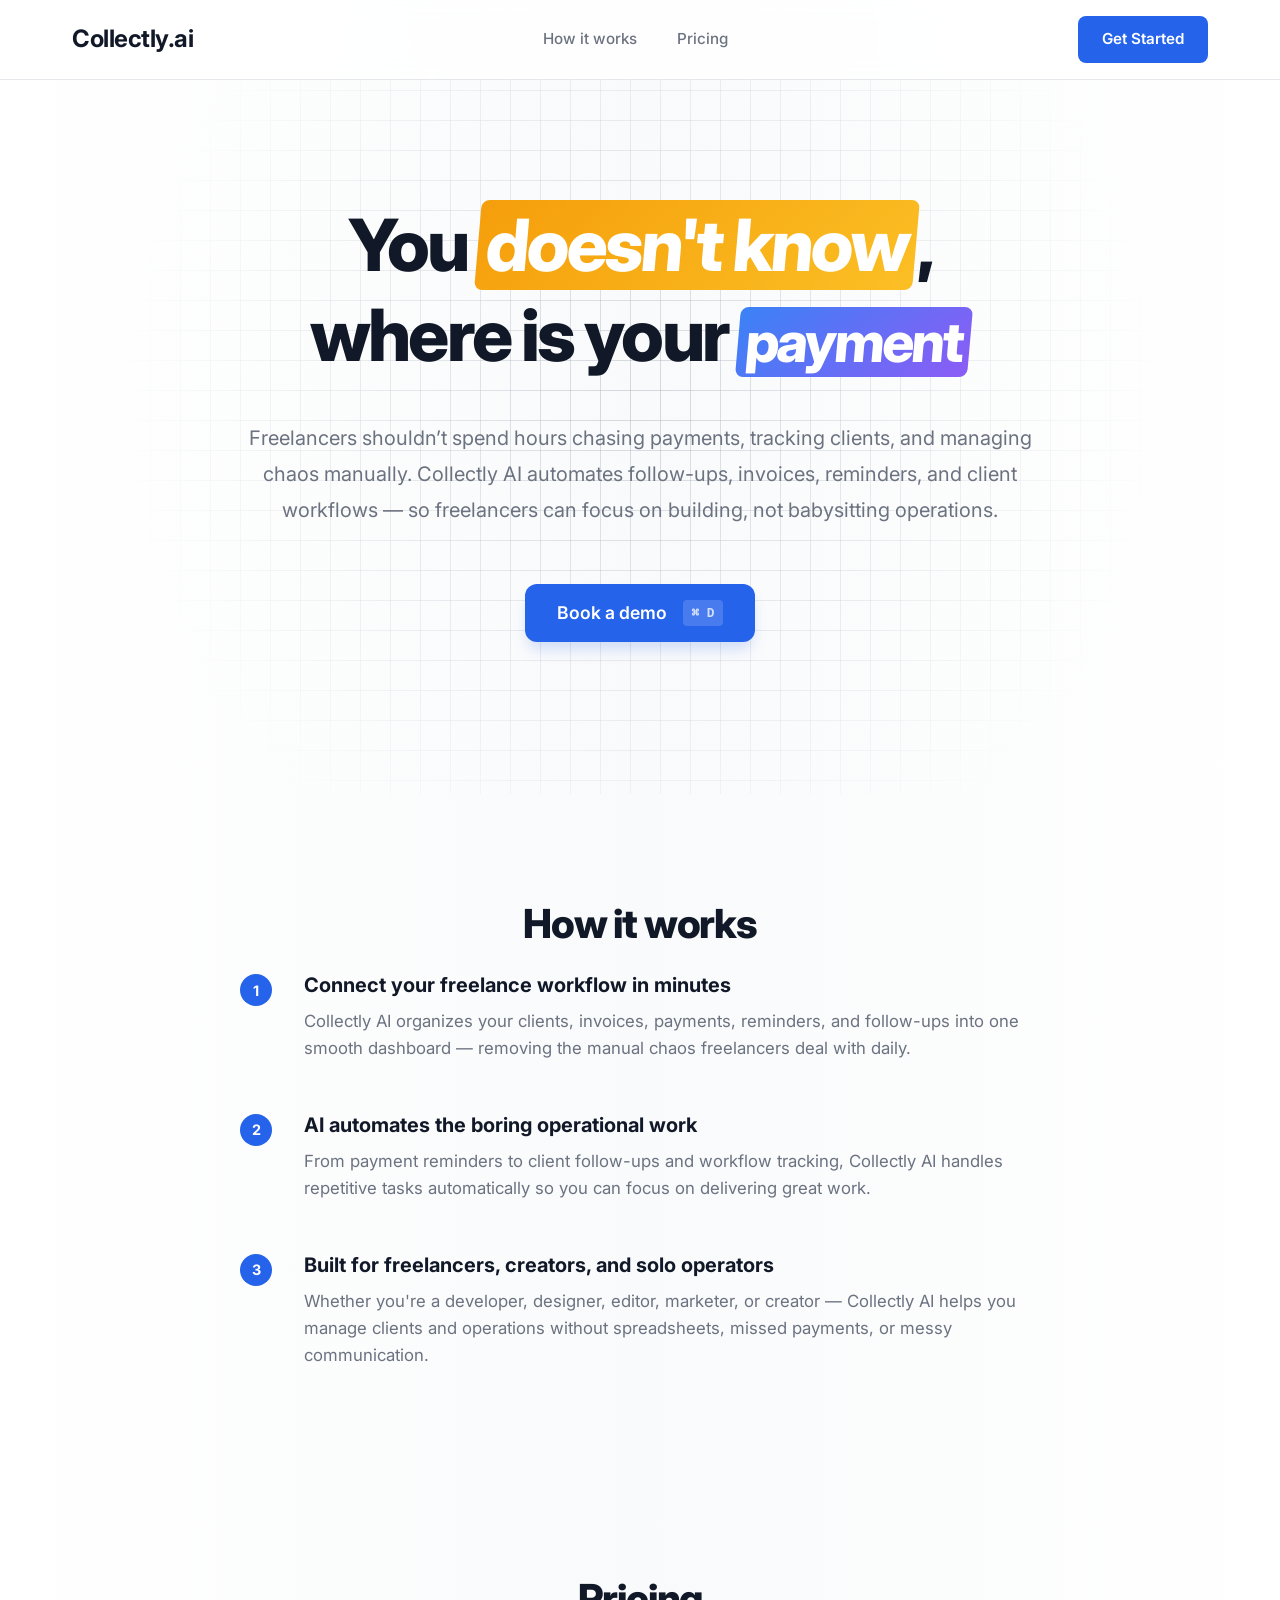
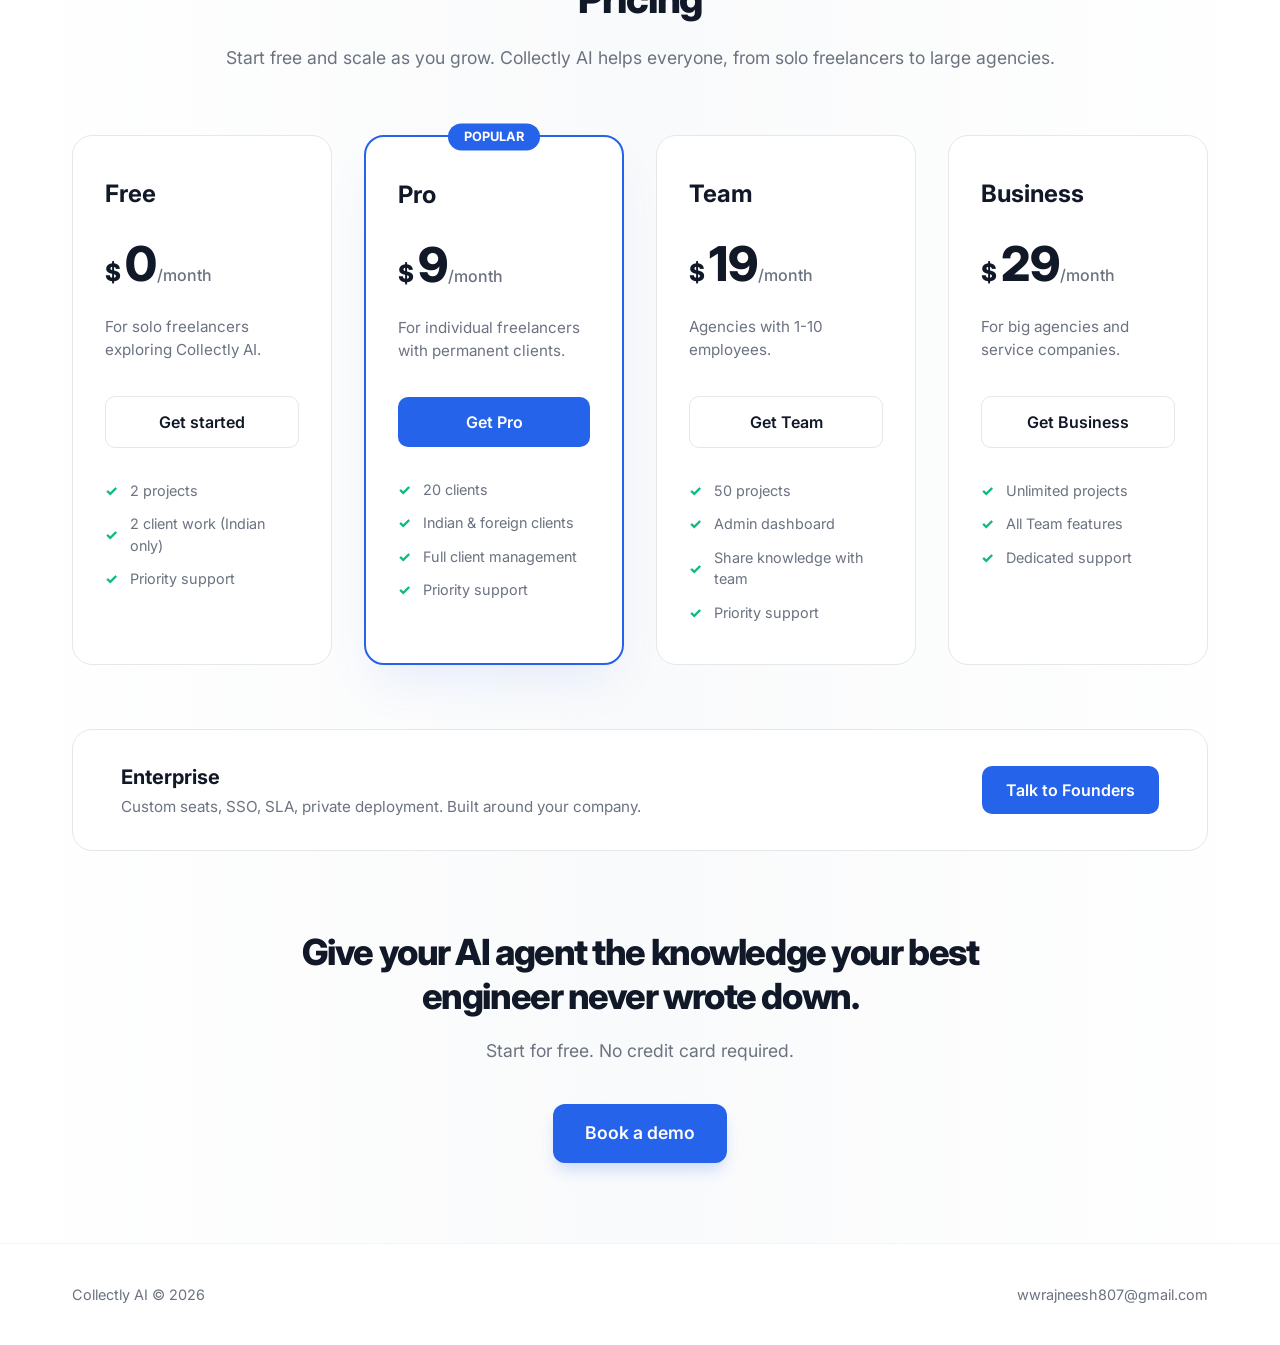
==== commit 613f6d60: "style: lighten navbar border, remove examples link, and refine hero heading" ====
--- a/templates/index.html
+++ b/templates/index.html
@@ -15,7 +15,6 @@
             <div class="logo">Collectly.ai</div>
             <nav class="nav">
                 <a href="#how-it-works">How it works</a>
-                <a href="#examples">Real Examples</a>
                 <a href="#pricing">Pricing</a>
             </nav>
             <div class="nav-actions">
@@ -30,7 +29,7 @@
             <div class="container hero-container">
                 <h1 class="hero-title">
                     You <span class="highlight orange">doesn't know</span>,<br>
-                    where's your <span class="highlight purple">amount</span>
+                    where is your <span class="highlight purple small-highlight">payment</span>
                 </h1>
                 <p class="hero-subtitle">
                     Freelancers shouldn’t spend hours chasing payments, tracking clients, and managing chaos manually.
--- a/static/style.css
+++ b/static/style.css
@@ -18,9 +18,10 @@
 body {
     font-family: var(--font-inter);
     color: var(--text-main);
-    background-color: var(--bg-white);
+    background: linear-gradient(to right, #ffffff 0%, #f9fafb 50%, #ffffff 100%);
     line-height: 1.5;
     -webkit-font-smoothing: antialiased;
+    min-height: 100vh;
 }
 
 .container {
@@ -41,6 +42,7 @@
     background: rgba(255, 255, 255, 0.8);
     backdrop-filter: blur(8px);
     z-index: 1000;
+    border-bottom: 1px solid #e5e7eb; /* Lightened navbar line as requested */
 }
 
 .nav-container {
@@ -98,8 +100,8 @@
 /* Hero Section */
 .hero {
     position: relative;
-    padding-top: 160px;
-    padding-bottom: 80px;
+    padding-top: 200px;
+    padding-bottom: 120px;
     overflow: hidden;
 }
 
@@ -127,9 +129,9 @@
 .hero-title {
     font-size: 4.5rem;
     font-weight: 800;
-    line-height: 1.1;
+    line-height: 1.25;
     letter-spacing: -0.04em;
-    margin-bottom: 2rem;
+    margin-bottom: 2.5rem;
 }
 
 .highlight {
@@ -148,19 +150,24 @@
     background: var(--purple-gradient);
 }
 
+.small-highlight {
+    font-size: 3.5rem; /* Smaller size for the payment highlight */
+    vertical-align: middle;
+}
+
 .hero-subtitle {
     font-size: 1.25rem;
     color: var(--text-muted);
     max-width: 800px;
-    margin-bottom: 3rem;
-    line-height: 1.6;
+    margin-bottom: 3.5rem;
+    line-height: 1.8;
 }
 
 /* CTA Section & Form */
 .hero-cta {
     display: flex;
     gap: 1.5rem;
-    margin-bottom: 5rem;
+    margin-bottom: 2rem;
     align-items: center;
 }
 
@@ -195,28 +202,10 @@
     opacity: 0.8;
 }
 
-/* Preview Window */
-.hero-preview {
-    width: 100%;
-    max-width: 1000px;
-    background: #0a0a0a;
-    border-radius: 16px;
-    overflow: hidden;
-    box-shadow: 0 25px 50px -12px rgba(0, 0, 0, 0.5);
-    border: 1px solid #262626;
-}
-
-.preview-img {
-    width: 100%;
-    height: auto;
-    display: block;
-    object-fit: cover;
-}
-
 /* How it works section */
 .how-it-works {
     padding: 100px 0;
-    background: white;
+    background: transparent;
 }
 
 .section-title {
@@ -283,8 +272,8 @@
 
 /* Pricing Section */
 .pricing {
-    padding: 100px 0 40px; /* Reduced bottom padding */
-    background: #f9fafb;
+    padding: 100px 0 40px;
+    background: transparent;
 }
 
 .pricing-grid {
@@ -447,9 +436,9 @@
 
 /* Final CTA Section */
 .final-cta {
-    padding: 40px 0 80px; /* Reduced top padding to close gap */
+    padding: 40px 0 80px;
     text-align: center;
-    background: #f9fafb;
+    background: transparent;
 }
 
 .final-cta-title {
@@ -503,7 +492,8 @@
 }
 
 @media (max-width: 768px) {
-    .hero-title { font-size: 2.5rem; }
+    .hero-title { font-size: 2.5rem; line-height: 1.3; }
+    .small-highlight { font-size: 2rem; }
     .nav { display: none; }
     .hero-cta { flex-direction: column; width: 100%; gap: 1rem; }
     .btn-cta-primary { justify-content: center; width: 100%; }
